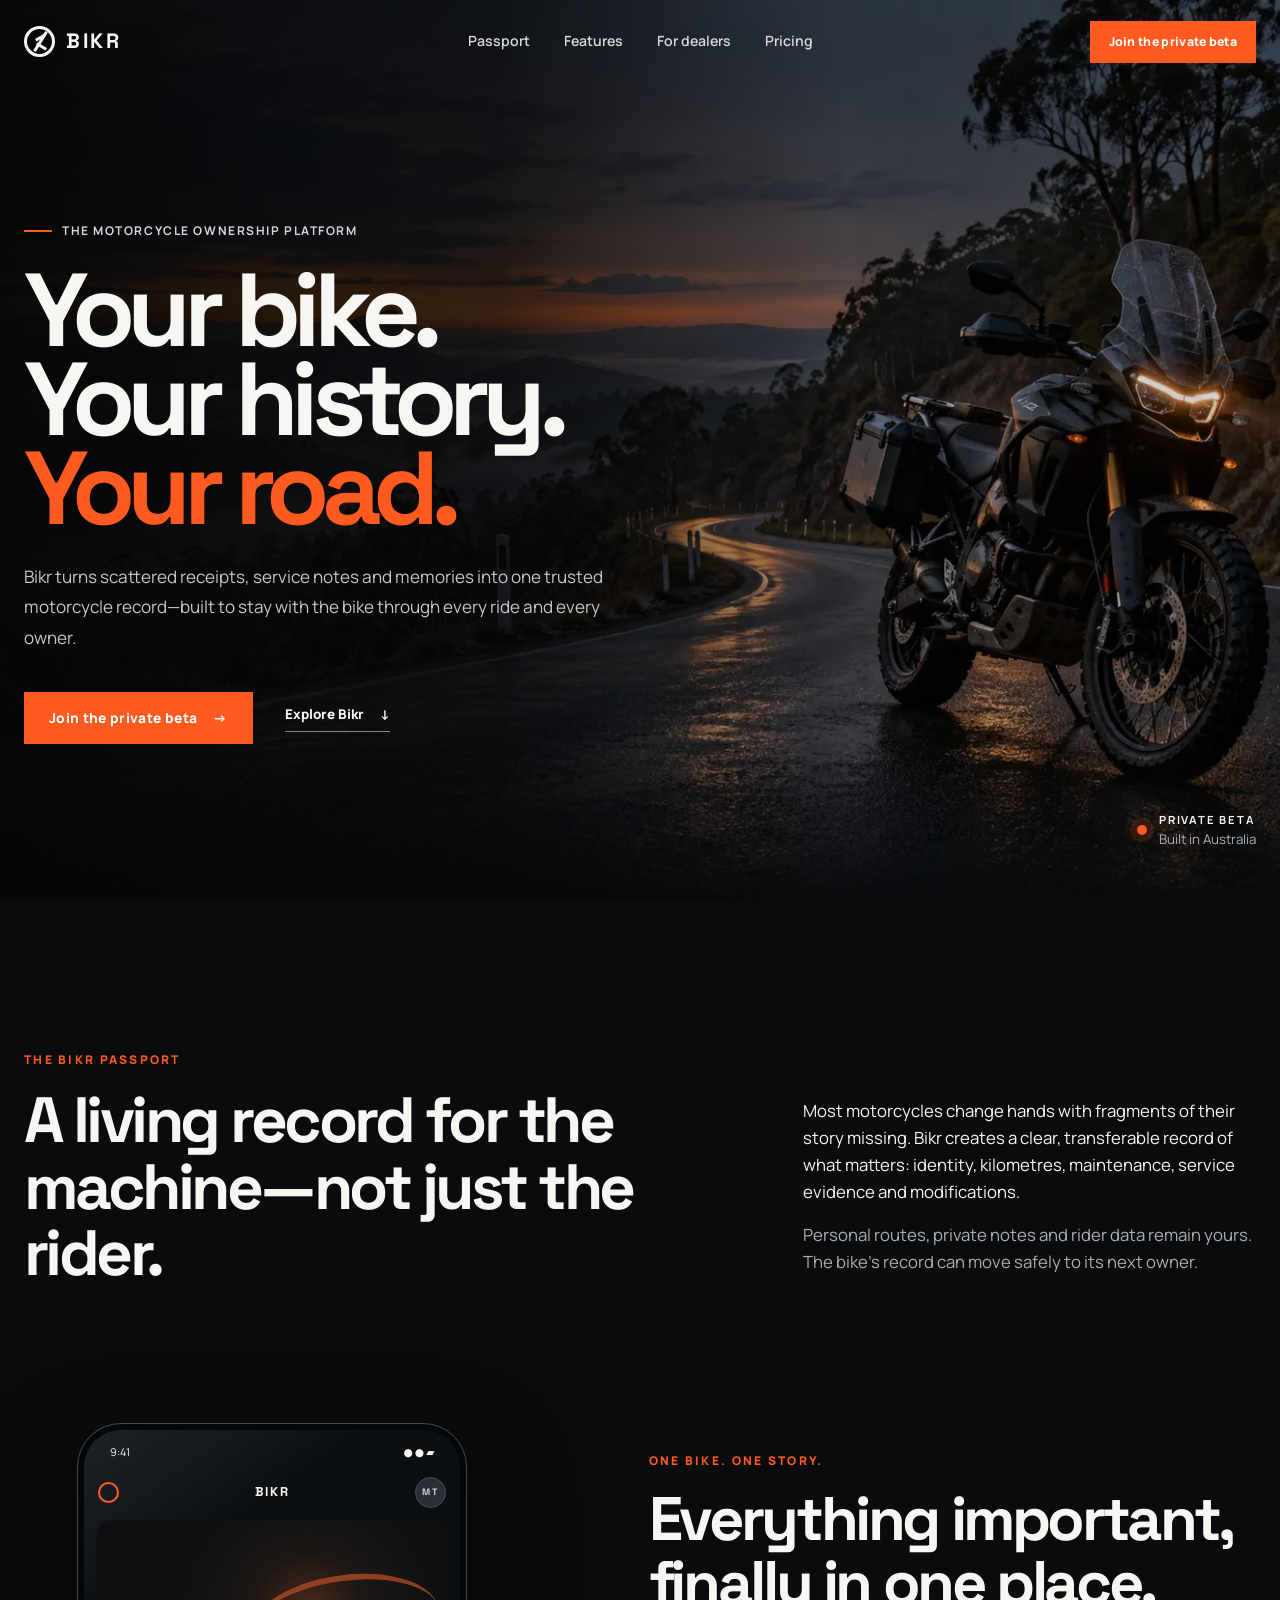
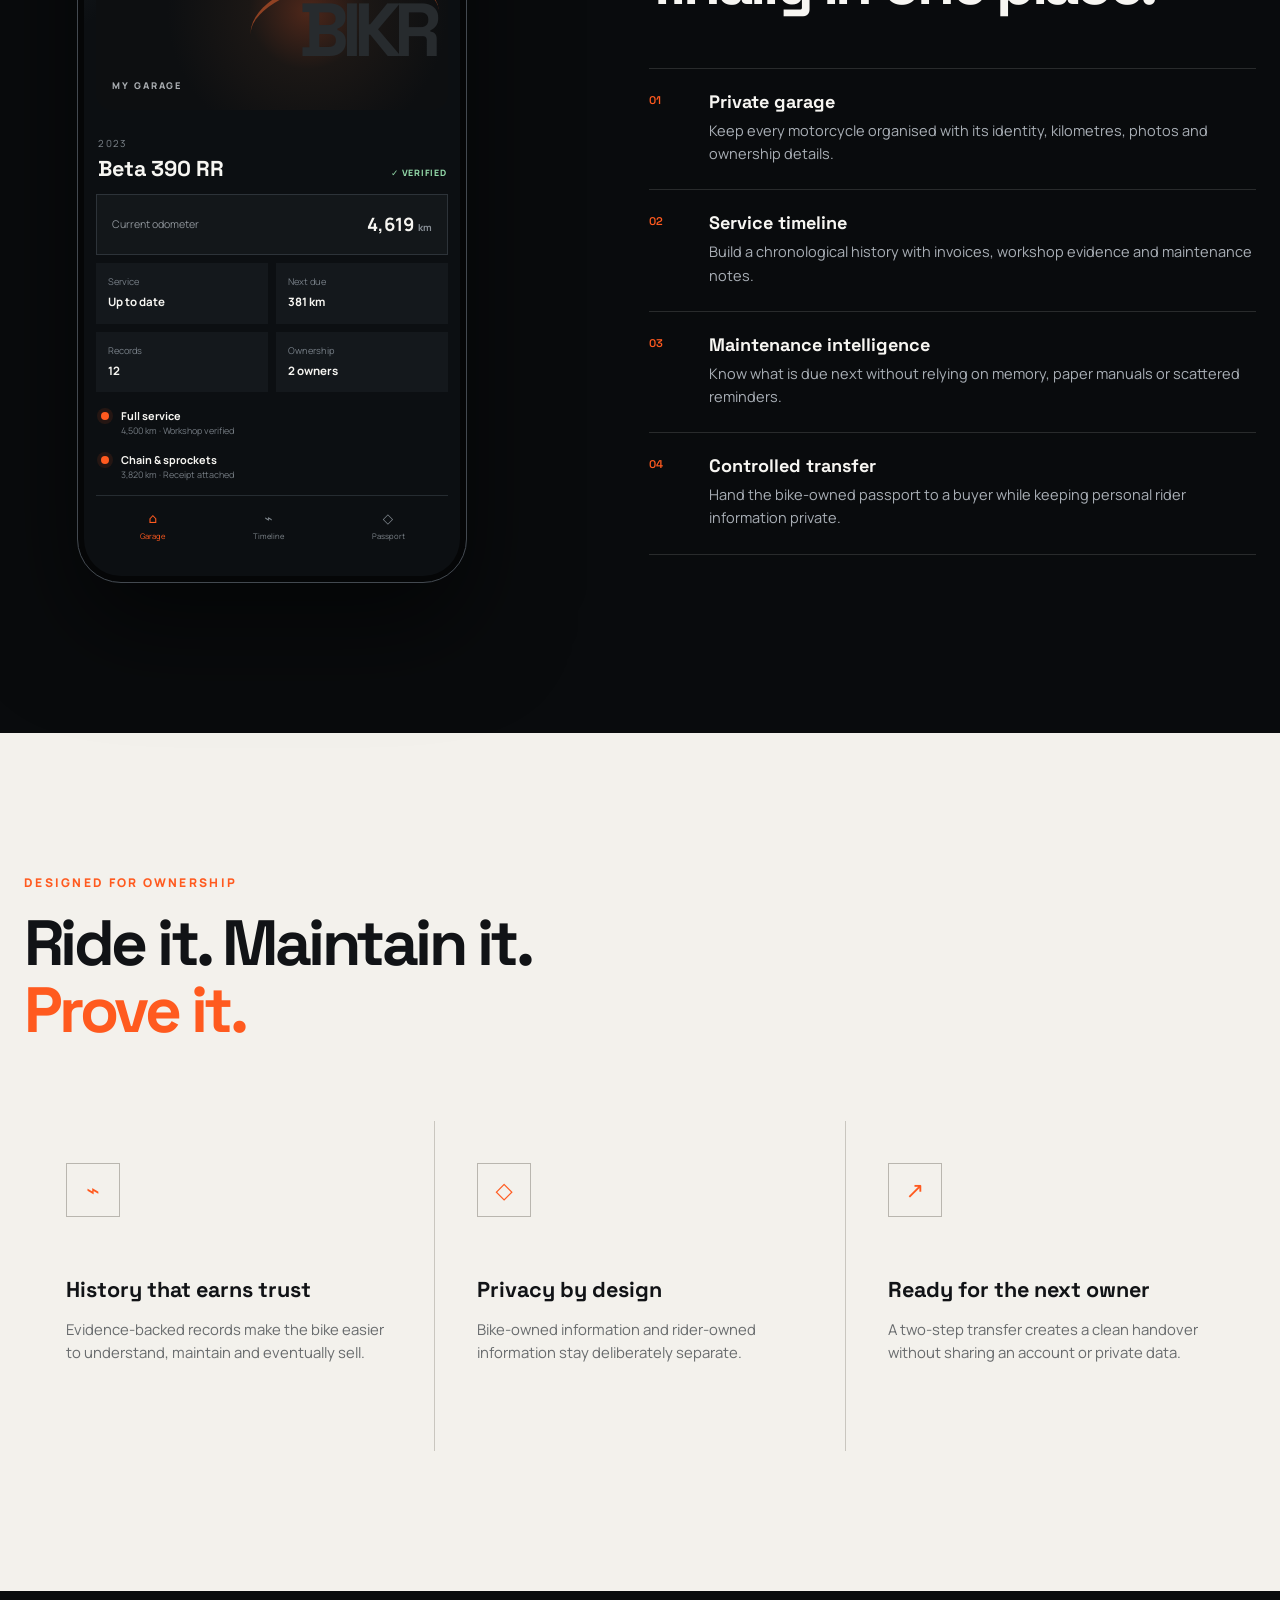
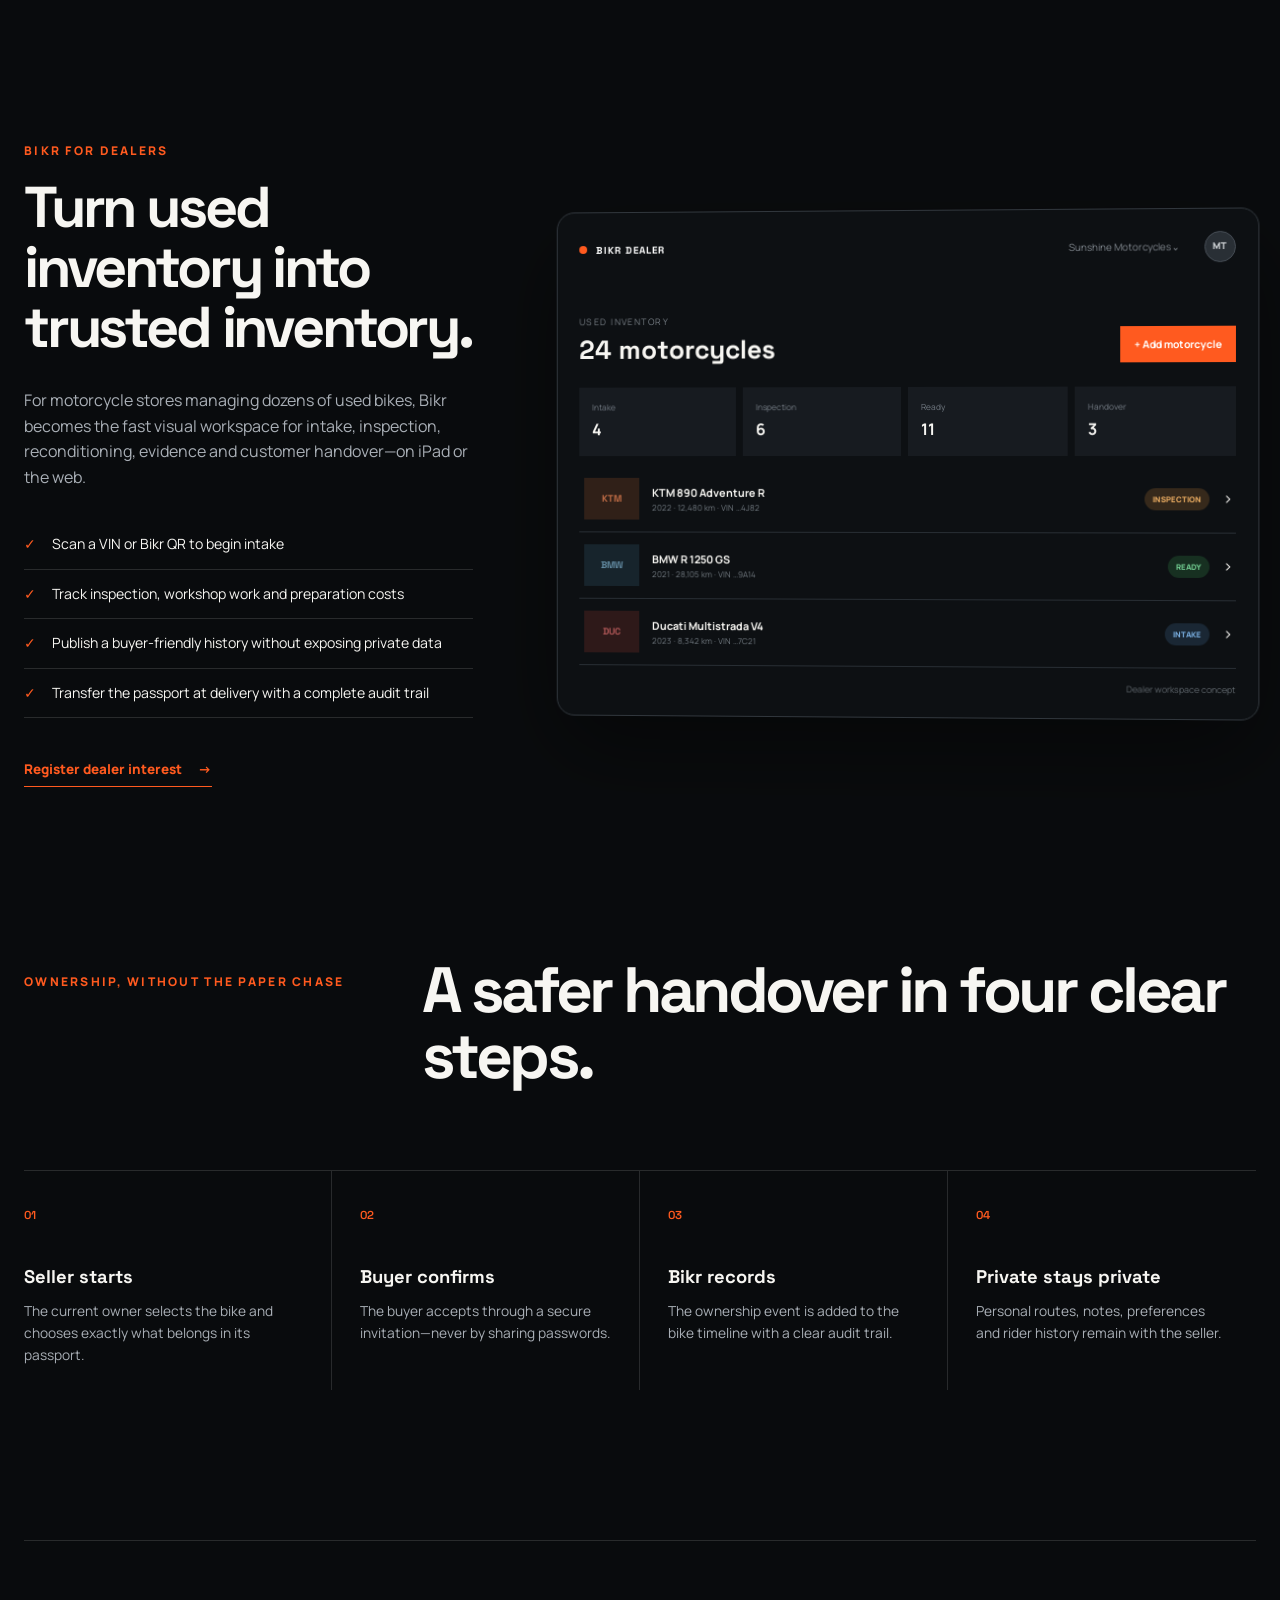
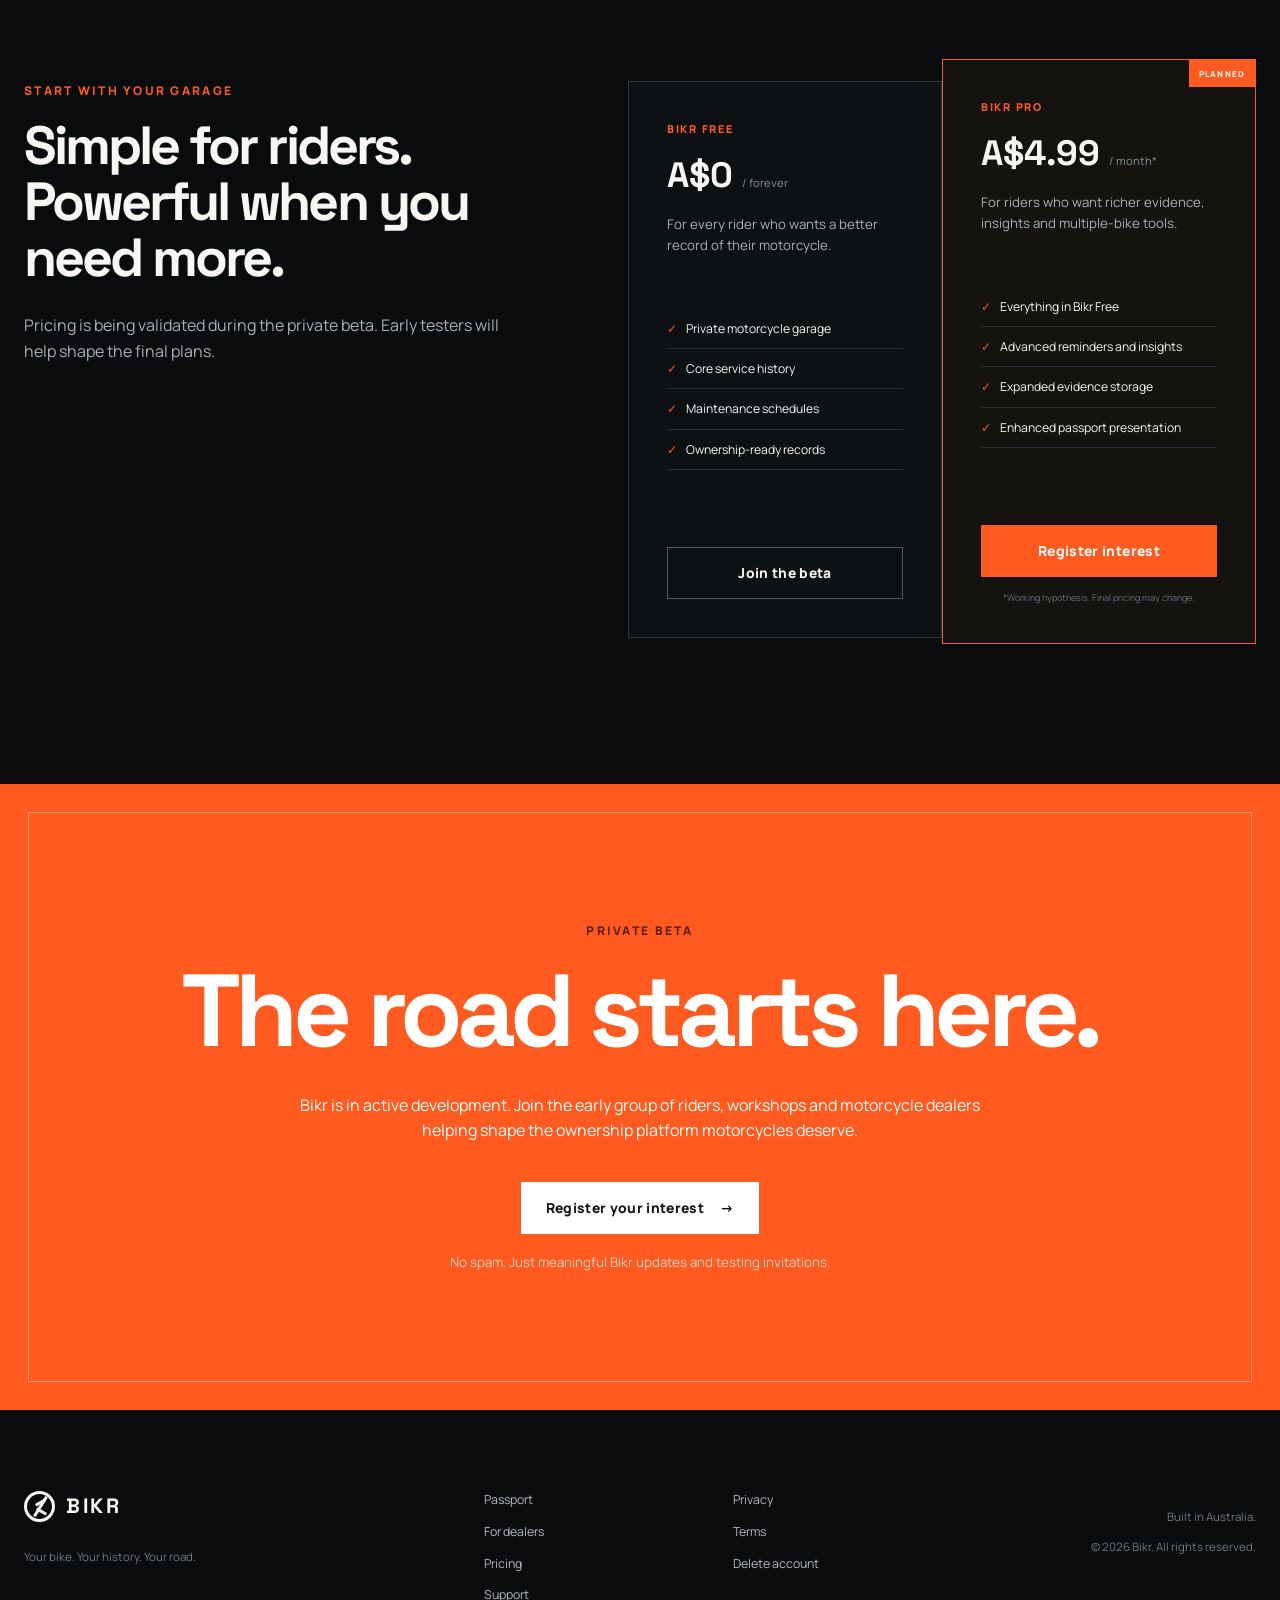
==== index.html @ bbfd0eb4 "Launch Bikr marketing website" ====
<!doctype html>
<html lang="en-AU">
<head>
  <meta charset="utf-8">
  <meta name="viewport" content="width=device-width, initial-scale=1">
  <meta name="description" content="Bikr keeps your motorcycle's service history, maintenance, modifications and ownership passport together—ready for every ride and every future owner.">
  <meta name="theme-color" content="#090b0d">
  <title>Bikr — Your bike. Your history. Your road.</title>
  <link rel="icon" href="assets/favicon.svg" type="image/svg+xml">
  <link rel="preconnect" href="https://fonts.googleapis.com">
  <link rel="preconnect" href="https://fonts.gstatic.com" crossorigin>
  <link href="https://fonts.googleapis.com/css2?family=Manrope:wght@400;500;600;700;800&family=Space+Grotesk:wght@500;600;700&display=swap" rel="stylesheet">
  <link rel="stylesheet" href="styles.css">
</head>
<body>
  <header class="site-header" id="top">
    <a class="brand" href="#top" aria-label="Bikr home">
      <span class="brand-mark" aria-hidden="true"><span></span></span>
      <span>BIKR</span>
    </a>
    <nav class="desktop-nav" aria-label="Primary navigation">
      <a href="#passport">Passport</a>
      <a href="#features">Features</a>
      <a href="#dealers">For dealers</a>
      <a href="#pricing">Pricing</a>
    </nav>
    <a class="button button-small" href="#beta">Join the private beta</a>
    <button class="menu-button" type="button" aria-label="Open navigation" aria-expanded="false">
      <span></span><span></span>
    </button>
  </header>

  <main>
    <section class="hero">
      <div class="hero-image" role="img" aria-label="Adventure motorcycle on a mountain road at sunrise"></div>
      <div class="hero-shade"></div>
      <div class="hero-content">
        <div class="eyebrow"><span></span> The motorcycle ownership platform</div>
        <h1>Your bike.<br>Your history.<br><em>Your road.</em></h1>
        <p>Bikr turns scattered receipts, service notes and memories into one trusted motorcycle record—built to stay with the bike through every ride and every owner.</p>
        <div class="hero-actions">
          <a class="button" href="#beta">Join the private beta <span aria-hidden="true">→</span></a>
          <a class="text-link" href="#passport">Explore Bikr <span aria-hidden="true">↓</span></a>
        </div>
      </div>
      <div class="hero-stat" aria-label="Bikr development status">
        <span class="pulse"></span>
        <div><strong>PRIVATE BETA</strong><small>Built in Australia</small></div>
      </div>
    </section>

    <section class="intro section" id="passport">
      <div>
        <p class="kicker">THE BIKR PASSPORT</p>
        <h2>A living record for the machine—not just the rider.</h2>
      </div>
      <div class="intro-copy">
        <p>Most motorcycles change hands with fragments of their story missing. Bikr creates a clear, transferable record of what matters: identity, kilometres, maintenance, service evidence and modifications.</p>
        <p class="muted">Personal routes, private notes and rider data remain yours. The bike's record can move safely to its next owner.</p>
      </div>
    </section>

    <section class="passport-showcase section">
      <article class="phone" aria-label="Bikr app concept showing a motorcycle passport">
        <div class="phone-top"><span>9:41</span><span>● ● ▰</span></div>
        <div class="app-header">
          <span class="mini-mark"><i></i></span>
          <span>BIKR</span>
          <span class="avatar">MT</span>
        </div>
        <div class="bike-photo">
          <div class="bike-line" aria-hidden="true">BIKR</div>
          <span>MY GARAGE</span>
        </div>
        <div class="bike-title">
          <div><small>2023</small><h3>Beta 390 RR</h3></div>
          <span class="verified">✓ VERIFIED</span>
        </div>
        <div class="odometer"><span>Current odometer</span><strong>4,619 <small>km</small></strong></div>
        <div class="app-grid">
          <div><span>Service</span><strong>Up to date</strong></div>
          <div><span>Next due</span><strong>381 km</strong></div>
          <div><span>Records</span><strong>12</strong></div>
          <div><span>Ownership</span><strong>2 owners</strong></div>
        </div>
        <div class="timeline-mini">
          <p><i></i><span><b>Full service</b><small>4,500 km · Workshop verified</small></span></p>
          <p><i></i><span><b>Chain & sprockets</b><small>3,820 km · Receipt attached</small></span></p>
        </div>
        <div class="app-tabs"><span>⌂<small>Garage</small></span><span>⌁<small>Timeline</small></span><span>◇<small>Passport</small></span></div>
      </article>

      <div class="passport-details">
        <p class="kicker">ONE BIKE. ONE STORY.</p>
        <h2>Everything important, finally in one place.</h2>
        <div class="feature-list">
          <article><span class="number">01</span><div><h3>Private garage</h3><p>Keep every motorcycle organised with its identity, kilometres, photos and ownership details.</p></div></article>
          <article><span class="number">02</span><div><h3>Service timeline</h3><p>Build a chronological history with invoices, workshop evidence and maintenance notes.</p></div></article>
          <article><span class="number">03</span><div><h3>Maintenance intelligence</h3><p>Know what is due next without relying on memory, paper manuals or scattered reminders.</p></div></article>
          <article><span class="number">04</span><div><h3>Controlled transfer</h3><p>Hand the bike-owned passport to a buyer while keeping personal rider information private.</p></div></article>
        </div>
      </div>
    </section>

    <section class="feature-band" id="features">
      <div class="section feature-band-inner">
        <div>
          <p class="kicker">DESIGNED FOR OWNERSHIP</p>
          <h2>Ride it. Maintain it.<br><em>Prove it.</em></h2>
        </div>
        <div class="feature-cards">
          <article>
            <span class="icon">⌁</span>
            <h3>History that earns trust</h3>
            <p>Evidence-backed records make the bike easier to understand, maintain and eventually sell.</p>
          </article>
          <article>
            <span class="icon">◇</span>
            <h3>Privacy by design</h3>
            <p>Bike-owned information and rider-owned information stay deliberately separate.</p>
          </article>
          <article>
            <span class="icon">↗</span>
            <h3>Ready for the next owner</h3>
            <p>A two-step transfer creates a clean handover without sharing an account or private data.</p>
          </article>
        </div>
      </div>
    </section>

    <section class="dealers section" id="dealers">
      <div class="dealer-copy">
        <p class="kicker">BIKR FOR DEALERS</p>
        <h2>Turn used inventory into trusted inventory.</h2>
        <p>For motorcycle stores managing dozens of used bikes, Bikr becomes the fast visual workspace for intake, inspection, reconditioning, evidence and customer handover—on iPad or the web.</p>
        <ul class="check-list">
          <li>Scan a VIN or Bikr QR to begin intake</li>
          <li>Track inspection, workshop work and preparation costs</li>
          <li>Publish a buyer-friendly history without exposing private data</li>
          <li>Transfer the passport at delivery with a complete audit trail</li>
        </ul>
        <a class="text-link orange" href="#beta">Register dealer interest <span aria-hidden="true">→</span></a>
      </div>
      <div class="dealer-board" aria-label="Bikr dealer inventory concept">
        <div class="board-top"><span class="mini-brand"><i></i> BIKR DEALER</span><span>Sunshine Motorcycles⌄</span><span class="avatar">MT</span></div>
        <div class="board-heading"><div><small>USED INVENTORY</small><h3>24 motorcycles</h3></div><button type="button">+ Add motorcycle</button></div>
        <div class="board-stats"><span><small>Intake</small><b>4</b></span><span><small>Inspection</small><b>6</b></span><span><small>Ready</small><b>11</b></span><span><small>Handover</small><b>3</b></span></div>
        <div class="stock-row"><span class="thumb orange-bike">KTM</span><span><b>KTM 890 Adventure R</b><small>2022 · 12,480 km · VIN …4J82</small></span><span class="status inspection">INSPECTION</span><span>›</span></div>
        <div class="stock-row"><span class="thumb blue-bike">BMW</span><span><b>BMW R 1250 GS</b><small>2021 · 28,105 km · VIN …9A14</small></span><span class="status ready">READY</span><span>›</span></div>
        <div class="stock-row"><span class="thumb red-bike">DUC</span><span><b>Ducati Multistrada V4</b><small>2023 · 8,342 km · VIN …7C21</small></span><span class="status intake">INTAKE</span><span>›</span></div>
        <p class="concept-label">Dealer workspace concept</p>
      </div>
    </section>

    <section class="transfer section">
      <div class="transfer-heading">
        <p class="kicker">OWNERSHIP, WITHOUT THE PAPER CHASE</p>
        <h2>A safer handover in four clear steps.</h2>
      </div>
      <ol class="transfer-steps">
        <li><span>01</span><h3>Seller starts</h3><p>The current owner selects the bike and chooses exactly what belongs in its passport.</p></li>
        <li><span>02</span><h3>Buyer confirms</h3><p>The buyer accepts through a secure invitation—never by sharing passwords.</p></li>
        <li><span>03</span><h3>Bikr records</h3><p>The ownership event is added to the bike timeline with a clear audit trail.</p></li>
        <li><span>04</span><h3>Private stays private</h3><p>Personal routes, notes, preferences and rider history remain with the seller.</p></li>
      </ol>
    </section>

    <section class="pricing section" id="pricing">
      <div class="pricing-heading">
        <p class="kicker">START WITH YOUR GARAGE</p>
        <h2>Simple for riders.<br>Powerful when you need more.</h2>
        <p>Pricing is being validated during the private beta. Early testers will help shape the final plans.</p>
      </div>
      <div class="plans">
        <article>
          <p class="plan-name">BIKR FREE</p>
          <h3>A$0 <small>/ forever</small></h3>
          <p>For every rider who wants a better record of their motorcycle.</p>
          <ul><li>Private motorcycle garage</li><li>Core service history</li><li>Maintenance schedules</li><li>Ownership-ready records</li></ul>
          <a class="button button-outline" href="#beta">Join the beta</a>
        </article>
        <article class="pro-plan">
          <span class="recommended">PLANNED</span>
          <p class="plan-name">BIKR PRO</p>
          <h3>A$4.99 <small>/ month*</small></h3>
          <p>For riders who want richer evidence, insights and multiple-bike tools.</p>
          <ul><li>Everything in Bikr Free</li><li>Advanced reminders and insights</li><li>Expanded evidence storage</li><li>Enhanced passport presentation</li></ul>
          <a class="button" href="#beta">Register interest</a>
          <small class="price-note">*Working hypothesis. Final pricing may change.</small>
        </article>
      </div>
    </section>

    <section class="beta" id="beta">
      <div class="beta-inner">
        <p class="kicker">PRIVATE BETA</p>
        <h2>The road starts here.</h2>
        <p>Bikr is in active development. Join the early group of riders, workshops and motorcycle dealers helping shape the ownership platform motorcycles deserve.</p>
        <a class="button light" href="mailto:hello@getbikr.com?subject=Bikr%20private%20beta">Register your interest <span aria-hidden="true">→</span></a>
        <small>No spam. Just meaningful Bikr updates and testing invitations.</small>
      </div>
    </section>
  </main>

  <footer class="site-footer">
    <div class="footer-brand"><a class="brand" href="#top"><span class="brand-mark"><span></span></span><span>BIKR</span></a><p>Your bike. Your history. Your road.</p></div>
    <div class="footer-links"><a href="#passport">Passport</a><a href="#dealers">For dealers</a><a href="#pricing">Pricing</a><a href="support.html">Support</a></div>
    <div class="footer-links"><a href="privacy.html">Privacy</a><a href="terms.html">Terms</a><a href="delete-account.html">Delete account</a></div>
    <div class="footer-meta"><p>Built in Australia.</p><p>© <span id="year">2026</span> Bikr. All rights reserved.</p></div>
  </footer>

  <script src="script.js"></script>
</body>
</html>
---- styles.css ----
:root {
  --ink: #090b0d;
  --panel: #101317;
  --panel-2: #171b20;
  --paper: #f3f1ec;
  --paper-2: #dedbd4;
  --text: #f7f6f2;
  --muted: #a9afb6;
  --orange: #ff5a1f;
  --orange-2: #ff7a2e;
  --line: rgba(255, 255, 255, .13);
  --max: 1240px;
}

* { box-sizing: border-box; }
html { scroll-behavior: smooth; }
body { margin: 0; background: var(--ink); color: var(--text); font-family: Manrope, system-ui, sans-serif; font-size: 16px; line-height: 1.6; }
a { color: inherit; text-decoration: none; }
button, a { -webkit-tap-highlight-color: transparent; }
em { color: var(--orange); font-style: normal; }
.section { width: min(var(--max), calc(100% - 48px)); margin-inline: auto; }
.kicker { margin: 0 0 18px; color: var(--orange); font-size: .75rem; font-weight: 800; letter-spacing: .19em; }
h1, h2, h3 { font-family: "Space Grotesk", Manrope, sans-serif; line-height: 1.04; }
h2 { margin: 0; font-size: clamp(2.25rem, 5vw, 4.9rem); letter-spacing: -.055em; }
p { margin-top: 0; }

.site-header { position: fixed; z-index: 50; inset: 0 0 auto; height: 84px; display: grid; grid-template-columns: 1fr auto 1fr; align-items: center; padding: 0 max(24px, calc((100vw - var(--max)) / 2)); border-bottom: 1px solid transparent; transition: background .25s, border-color .25s, height .25s; }
.site-header.scrolled { height: 68px; background: rgba(9, 11, 13, .88); border-color: var(--line); backdrop-filter: blur(18px); }
.brand { display: inline-flex; align-items: center; gap: 11px; width: fit-content; font-family: "Space Grotesk"; font-size: 1.3rem; font-weight: 700; letter-spacing: .13em; }
.brand-mark { position: relative; display: inline-block; width: 31px; height: 31px; border: 3px solid currentColor; border-radius: 50%; }
.brand-mark::before, .brand-mark::after, .brand-mark span::before { content: ""; position: absolute; background: currentColor; }
.brand-mark::before { width: 3px; height: 23px; left: 12px; top: 1px; transform: rotate(32deg); }
.brand-mark::after { width: 11px; height: 3px; left: 8px; top: 7px; transform: rotate(-30deg); }
.brand-mark span::before { width: 11px; height: 3px; left: 9px; bottom: 6px; transform: rotate(30deg); }
.desktop-nav { display: flex; gap: 34px; color: #d8dadd; font-size: .88rem; font-weight: 600; }
.desktop-nav a { position: relative; }
.desktop-nav a::after { content: ""; position: absolute; left: 0; right: 100%; bottom: -6px; height: 2px; background: var(--orange); transition: right .2s; }
.desktop-nav a:hover::after { right: 0; }
.site-header > .button { justify-self: end; }
.menu-button { display: none; }

.button { display: inline-flex; justify-content: center; align-items: center; gap: 16px; min-height: 52px; padding: 0 24px; border: 1px solid var(--orange); background: var(--orange); color: #fff; font-weight: 800; font-size: .86rem; letter-spacing: .025em; transition: transform .2s, background .2s, border-color .2s; }
.button:hover { transform: translateY(-2px); background: var(--orange-2); border-color: var(--orange-2); }
.button-small { min-height: 42px; padding: 0 18px; font-size: .77rem; }
.button-outline { background: transparent; color: var(--text); border-color: #535a62; }
.button-outline:hover { border-color: var(--orange); background: transparent; }
.text-link { display: inline-flex; gap: 16px; align-items: center; font-size: .84rem; font-weight: 800; border-bottom: 1px solid rgba(255,255,255,.5); padding-bottom: 5px; }
.text-link.orange { color: var(--orange); border-color: var(--orange); }

.hero { position: relative; min-height: 780px; height: 100svh; display: flex; align-items: center; overflow: hidden; }
.hero-image { position: absolute; inset: 0; background: url("assets/bikr-hero.webp") 63% center / cover no-repeat; transform: scale(1.01); }
.hero-shade { position: absolute; inset: 0; background: linear-gradient(90deg, rgba(4,5,6,.97) 0%, rgba(4,5,6,.78) 39%, rgba(4,5,6,.2) 66%, rgba(4,5,6,.16)), linear-gradient(0deg, #090b0d 0%, transparent 18%); }
.hero-content { position: relative; z-index: 2; width: min(var(--max), calc(100% - 48px)); margin: 65px auto 0; }
.eyebrow { display: flex; align-items: center; gap: 10px; color: #d2d5d9; font-size: .75rem; font-weight: 700; letter-spacing: .13em; text-transform: uppercase; }
.eyebrow span { width: 28px; height: 2px; background: var(--orange); }
.hero h1 { max-width: 740px; margin: 26px 0 28px; font-size: clamp(4rem, 8.1vw, 7.7rem); letter-spacing: -.075em; line-height: .86; }
.hero-content > p { max-width: 620px; color: #c3c8ce; font-size: 1.07rem; line-height: 1.8; }
.hero-actions { display: flex; align-items: center; gap: 32px; margin-top: 38px; }
.hero-stat { position: absolute; z-index: 2; right: max(24px, calc((100vw - var(--max)) / 2)); bottom: 50px; display: flex; align-items: center; gap: 12px; }
.hero-stat strong, .hero-stat small { display: block; }
.hero-stat strong { font-size: .7rem; letter-spacing: .16em; }
.hero-stat small { color: var(--muted); }
.pulse { width: 10px; height: 10px; background: var(--orange); border-radius: 50%; box-shadow: 0 0 0 7px rgba(255,90,31,.14); }

.intro { display: grid; grid-template-columns: 1.2fr .8fr; gap: 100px; padding-block: 150px 90px; }
.intro h2 { max-width: 760px; }
.intro-copy { padding-top: 48px; font-size: 1.05rem; }
.intro-copy .muted { color: var(--muted); }

.passport-showcase { display: grid; grid-template-columns: .9fr 1.1fr; align-items: center; gap: clamp(70px, 10vw, 150px); padding-block: 40px 150px; }
.phone { justify-self: center; width: min(390px, 100%); min-height: 760px; padding: 14px 18px 18px; border: 1px solid #434950; border-radius: 44px; background: linear-gradient(145deg, #20252a, #0c0f12 20%); box-shadow: 0 45px 100px rgba(0,0,0,.55), inset 0 0 0 6px #050607; overflow: hidden; }
.phone-top { display: flex; justify-content: space-between; padding: 6px 14px 12px; font-size: .67rem; }
.app-header { display: grid; grid-template-columns: 1fr auto 1fr; align-items: center; padding: 4px 2px 12px; font-family: "Space Grotesk"; font-size: .8rem; font-weight: 700; letter-spacing: .15em; }
.app-header .avatar { justify-self: end; }
.avatar { display: grid; place-items: center; width: 31px; height: 31px; background: #292f35; border: 1px solid #464d55; border-radius: 50%; color: #cfd3d6; font-size: .58rem; font-weight: 800; }
.mini-mark { width: 21px; height: 21px; border: 2px solid var(--orange); border-radius: 50%; }
.bike-photo { position: relative; height: 190px; display: flex; align-items: flex-end; padding: 16px; overflow: hidden; border-radius: 16px; background: radial-gradient(circle at 60% 48%, #4e271a 0, #1b1715 25%, #0d0f11 60%); }
.bike-photo::after { content: ""; position: absolute; width: 190px; height: 90px; right: 8px; top: 55px; border: 6px solid #a94b26; border-width: 6px 0 0; border-radius: 50%; transform: rotate(-8deg); opacity: .8; }
.bike-photo span { position: relative; z-index: 2; color: #aaaeb2; font-size: .58rem; font-weight: 800; letter-spacing: .2em; }
.bike-line { position: absolute; right: 14px; top: 50px; color: #272b2e; font-family: "Space Grotesk"; font-size: 4.7rem; font-weight: 800; letter-spacing: -.1em; }
.bike-title { display: flex; justify-content: space-between; align-items: flex-end; padding: 19px 2px 14px; }
.bike-title small { color: #7f868d; font-size: .61rem; letter-spacing: .14em; }
.bike-title h3 { margin: 3px 0 0; font-size: 1.35rem; }
.verified { color: #91d6a7; font-size: .55rem; font-weight: 800; letter-spacing: .08em; }
.odometer { display: flex; justify-content: space-between; align-items: center; padding: 15px; border: 1px solid #2d3339; background: #13171a; }
.odometer span { color: #8f959b; font-size: .66rem; }
.odometer strong { font-size: 1.15rem; }
.odometer strong small { color: #888f96; font-size: .6rem; }
.app-grid { display: grid; grid-template-columns: 1fr 1fr; gap: 8px; margin-top: 8px; }
.app-grid div { padding: 12px; background: #14181c; }
.app-grid span, .app-grid strong { display: block; }
.app-grid span { color: #777f87; font-size: .58rem; }
.app-grid strong { margin-top: 3px; font-size: .72rem; }
.timeline-mini { padding: 15px 5px 0; }
.timeline-mini p { display: flex; gap: 12px; margin-bottom: 12px; }
.timeline-mini i { width: 8px; height: 8px; margin-top: 5px; background: var(--orange); border-radius: 50%; box-shadow: 0 0 0 4px rgba(255,90,31,.1); }
.timeline-mini span, .timeline-mini b, .timeline-mini small { display: block; }
.timeline-mini b { font-size: .68rem; }
.timeline-mini small { color: #747b82; font-size: .56rem; }
.app-tabs { display: flex; justify-content: space-around; margin-top: 13px; padding: 12px 0 4px; border-top: 1px solid #262c31; color: #7f868c; }
.app-tabs span { text-align: center; font-size: .84rem; }
.app-tabs small { display: block; font-size: .48rem; }
.app-tabs span:first-child { color: var(--orange); }
.passport-details h2 { max-width: 650px; font-size: clamp(2.5rem, 4.8vw, 4.4rem); }
.feature-list { margin-top: 52px; border-top: 1px solid var(--line); }
.feature-list article { display: grid; grid-template-columns: 48px 1fr; gap: 12px; padding: 24px 0; border-bottom: 1px solid var(--line); }
.feature-list .number { color: var(--orange); font: 600 .7rem "Space Grotesk"; }
.feature-list h3 { margin: 0 0 7px; font-size: 1.13rem; }
.feature-list p { margin: 0; color: var(--muted); font-size: .91rem; }

.feature-band { background: var(--paper); color: #111316; }
.feature-band-inner { padding-block: 140px; }
.feature-band h2 { max-width: 780px; }
.feature-cards { display: grid; grid-template-columns: repeat(3, 1fr); gap: 1px; margin-top: 78px; background: #c9c6bf; }
.feature-cards article { min-height: 330px; padding: 42px; background: var(--paper); }
.feature-cards article:hover { background: #e9e6df; }
.feature-cards .icon { display: grid; place-items: center; width: 54px; height: 54px; border: 1px solid #b9b6af; color: var(--orange); font-size: 1.4rem; }
.feature-cards h3 { margin: 62px 0 16px; font-size: 1.35rem; }
.feature-cards p { color: #686b6d; font-size: .93rem; }

.dealers { display: grid; grid-template-columns: .78fr 1.22fr; gap: 80px; align-items: center; padding-block: 150px; }
.dealer-copy h2 { font-size: clamp(2.55rem, 4.5vw, 4.5rem); }
.dealer-copy > p:not(.kicker) { margin: 30px 0; color: var(--muted); }
.check-list { list-style: none; margin: 30px 0 38px; padding: 0; }
.check-list li { position: relative; padding: 13px 0 13px 28px; border-bottom: 1px solid var(--line); font-size: .88rem; }
.check-list li::before { content: "✓"; position: absolute; left: 0; color: var(--orange); font-weight: 800; }
.dealer-board { position: relative; padding: 22px; border: 1px solid #31373d; border-radius: 18px; background: #0d1013; box-shadow: 0 35px 90px rgba(0,0,0,.45); transform: perspective(1200px) rotateY(-2deg); }
.board-top { display: grid; grid-template-columns: 1fr auto auto; align-items: center; gap: 24px; color: #80878e; font-size: .62rem; }
.mini-brand { color: #fff; font-family: "Space Grotesk"; font-weight: 700; letter-spacing: .1em; }
.mini-brand i { display: inline-block; width: 8px; height: 8px; margin-right: 5px; border-radius: 50%; background: var(--orange); }
.board-heading { display: flex; justify-content: space-between; align-items: end; padding: 42px 0 24px; }
.board-heading small { color: #777e85; font-size: .56rem; letter-spacing: .16em; }
.board-heading h3 { margin: 4px 0 0; font-size: 1.65rem; }
.board-heading button { padding: 11px 14px; border: 0; background: var(--orange); color: #fff; font: 700 .65rem Manrope; }
.board-stats { display: grid; grid-template-columns: repeat(4, 1fr); gap: 7px; margin-bottom: 10px; }
.board-stats span { padding: 13px; background: #171b20; }
.board-stats small, .board-stats b { display: block; }
.board-stats small { color: #747c84; font-size: .52rem; }
.board-stats b { margin-top: 4px; font-size: 1rem; }
.stock-row { display: grid; grid-template-columns: 56px 1fr auto 8px; gap: 13px; align-items: center; padding: 12px 5px; border-bottom: 1px solid #282e34; }
.thumb { display: grid; place-items: center; width: 56px; height: 42px; background: #302018; color: #bd6b45; font: 800 .6rem "Space Grotesk"; }
.blue-bike { background: #17242c; color: #628aa1; }
.red-bike { background: #2e1919; color: #ad5656; }
.stock-row b, .stock-row small { display: block; }
.stock-row b { font-size: .68rem; }
.stock-row small { color: #727a81; font-size: .51rem; }
.status { padding: 5px 8px; border-radius: 12px; font-size: .48rem; font-weight: 800; }
.status.inspection { background: #36291b; color: #ecad62; }
.status.ready { background: #173021; color: #72cd91; }
.status.intake { background: #1a2734; color: #79aee0; }
.concept-label { margin: 14px 0 0; color: #5f666c; text-align: right; font-size: .55rem; }

.transfer { padding-block: 20px 150px; }
.transfer-heading { display: grid; grid-template-columns: .6fr 1.4fr; gap: 40px; align-items: start; }
.transfer-heading .kicker { padding-top: 15px; }
.transfer-steps { display: grid; grid-template-columns: repeat(4, 1fr); margin: 80px 0 0; padding: 0; list-style: none; border-top: 1px solid var(--line); }
.transfer-steps li { padding: 30px 28px 10px 0; border-right: 1px solid var(--line); }
.transfer-steps li + li { padding-left: 28px; }
.transfer-steps li:last-child { border-right: 0; }
.transfer-steps span { color: var(--orange); font: 600 .72rem "Space Grotesk"; }
.transfer-steps h3 { margin: 40px 0 14px; font-size: 1.15rem; }
.transfer-steps p { color: var(--muted); font-size: .86rem; }

.pricing { display: grid; grid-template-columns: .9fr 1.1fr; gap: 90px; padding-block: 140px; border-top: 1px solid var(--line); }
.pricing-heading h2 { font-size: clamp(2.5rem, 4.2vw, 4.3rem); }
.pricing-heading > p:last-child { max-width: 480px; margin-top: 28px; color: var(--muted); }
.plans { display: grid; grid-template-columns: 1fr 1fr; align-items: start; }
.plans article { position: relative; min-height: 540px; padding: 38px; border: 1px solid #30363c; background: #0e1114; }
.plans .pro-plan { margin-top: -22px; min-height: 584px; border-color: var(--orange); background: #15130f; }
.plan-name { color: var(--orange); font-size: .68rem; font-weight: 800; letter-spacing: .16em; }
.plans h3 { margin: 20px 0; font-size: 2.2rem; }
.plans h3 small { color: #787f86; font: 500 .7rem Manrope; }
.plans article > p:not(.plan-name) { min-height: 75px; color: var(--muted); font-size: .83rem; }
.plans ul { min-height: 210px; margin: 20px 0 28px; padding: 0; list-style: none; }
.plans li { padding: 10px 0; border-bottom: 1px solid #292f34; font-size: .76rem; }
.plans li::before { content: "✓"; margin-right: 9px; color: var(--orange); }
.plans .button { width: 100%; }
.recommended { position: absolute; top: 0; right: 0; padding: 7px 10px; background: var(--orange); font-size: .51rem; font-weight: 800; letter-spacing: .14em; }
.price-note { display: block; margin-top: 14px; color: #666d74; text-align: center; font-size: .57rem; }

.beta { padding: 28px; background: var(--orange); color: white; }
.beta-inner { display: flex; flex-direction: column; align-items: center; justify-content: center; min-height: 570px; padding: 80px 24px; border: 1px solid rgba(255,255,255,.35); text-align: center; }
.beta .kicker { color: #5e1a04; }
.beta h2 { font-size: clamp(3.6rem, 8vw, 8rem); }
.beta p:not(.kicker) { max-width: 690px; margin: 28px auto 38px; font-size: 1rem; }
.button.light { background: white; border-color: white; color: #151515; }
.beta small { margin-top: 18px; opacity: .72; }

.site-footer { width: min(var(--max), calc(100% - 48px)); margin-inline: auto; display: grid; grid-template-columns: 2fr 1fr 1fr 1.3fr; gap: 40px; padding-block: 80px; }
.footer-brand p, .footer-meta { margin-top: 18px; color: #737a81; font-size: .72rem; }
.footer-links { display: flex; flex-direction: column; gap: 12px; color: #b5bac0; font-size: .77rem; }
.footer-links a:hover { color: var(--orange); }
.footer-meta { text-align: right; }

.legal-main { min-height: 80vh; padding: 150px 24px 100px; background: var(--paper); color: #191b1e; }
.legal-wrap { max-width: 820px; margin: 0 auto; }
.legal-wrap h1 { margin: 15px 0 20px; font-size: clamp(3rem, 7vw, 5.8rem); letter-spacing: -.06em; }
.legal-wrap .lead { color: #5f6366; font-size: 1.05rem; }
.legal-wrap h2 { margin: 55px 0 15px; font-size: 1.55rem; letter-spacing: -.025em; }
.legal-wrap p, .legal-wrap li { color: #4e5256; }
.legal-wrap a { color: #d64512; text-decoration: underline; }
.legal-note { margin: 42px 0; padding: 22px; border-left: 4px solid var(--orange); background: #e5e1d9; }
.legal-footer { background: var(--ink); }

@media (max-width: 920px) {
  .site-header { grid-template-columns: 1fr auto; padding-inline: 24px; }
  .desktop-nav, .site-header > .button { display: none; }
  .menu-button { display: grid; gap: 6px; border: 0; background: transparent; }
  .menu-button span { width: 25px; height: 2px; background: white; }
  .site-header.menu-open { height: auto; grid-template-columns: 1fr auto; padding-block: 18px; background: #090b0d; }
  .site-header.menu-open .desktop-nav { grid-column: 1 / -1; display: flex; flex-direction: column; gap: 0; padding-top: 18px; }
  .site-header.menu-open .desktop-nav a { padding: 14px 0; border-top: 1px solid var(--line); }
  .intro, .passport-showcase, .dealers, .pricing { grid-template-columns: 1fr; }
  .intro { gap: 20px; }
  .passport-showcase { gap: 90px; }
  .dealers { gap: 80px; }
  .dealer-board { transform: none; }
  .transfer-heading { grid-template-columns: 1fr; }
  .transfer-steps { grid-template-columns: 1fr 1fr; }
  .pricing { gap: 70px; }
  .site-footer { grid-template-columns: 2fr 1fr 1fr; }
  .footer-meta { grid-column: 1 / -1; text-align: left; }
}

@media (max-width: 640px) {
  .section { width: min(100% - 32px, var(--max)); }
  .hero-content { width: calc(100% - 32px); }
  .hero { min-height: 760px; align-items: flex-end; padding-bottom: 80px; }
  .hero-image { background-position: 67% center; opacity: .68; }
  .hero-shade { background: linear-gradient(0deg, #090b0d 4%, rgba(4,5,6,.45) 73%, rgba(4,5,6,.72)); }
  .hero h1 { font-size: clamp(3.7rem, 18vw, 5.3rem); }
  .hero-content > p { font-size: .94rem; }
  .hero-actions { align-items: flex-start; flex-direction: column; gap: 22px; }
  .hero-stat { display: none; }
  .intro { padding-block: 100px 60px; }
  .intro-copy { padding-top: 10px; }
  .passport-showcase { padding-bottom: 100px; }
  .phone { min-height: 720px; border-radius: 34px; }
  .feature-band-inner, .dealers, .pricing { padding-block: 100px; }
  .feature-cards { grid-template-columns: 1fr; }
  .feature-cards article { min-height: 270px; }
  .feature-cards h3 { margin-top: 40px; }
  .board-top { grid-template-columns: 1fr auto; }
  .board-top > span:nth-child(2) { display: none; }
  .board-stats { grid-template-columns: 1fr 1fr; }
  .stock-row { grid-template-columns: 48px 1fr 8px; }
  .stock-row .status { display: none; }
  .transfer { padding-bottom: 100px; }
  .transfer-steps { grid-template-columns: 1fr; }
  .transfer-steps li, .transfer-steps li + li { padding: 28px 0; border-right: 0; border-bottom: 1px solid var(--line); }
  .transfer-steps h3 { margin-top: 22px; }
  .plans { grid-template-columns: 1fr; gap: 14px; }
  .plans .pro-plan { margin-top: 0; }
  .site-footer { grid-template-columns: 1fr 1fr; }
  .footer-brand { grid-column: 1 / -1; }
  .beta { padding: 12px; }
}

@media (prefers-reduced-motion: reduce) {
  html { scroll-behavior: auto; }
  *, *::before, *::after { transition-duration: .01ms !important; }
}
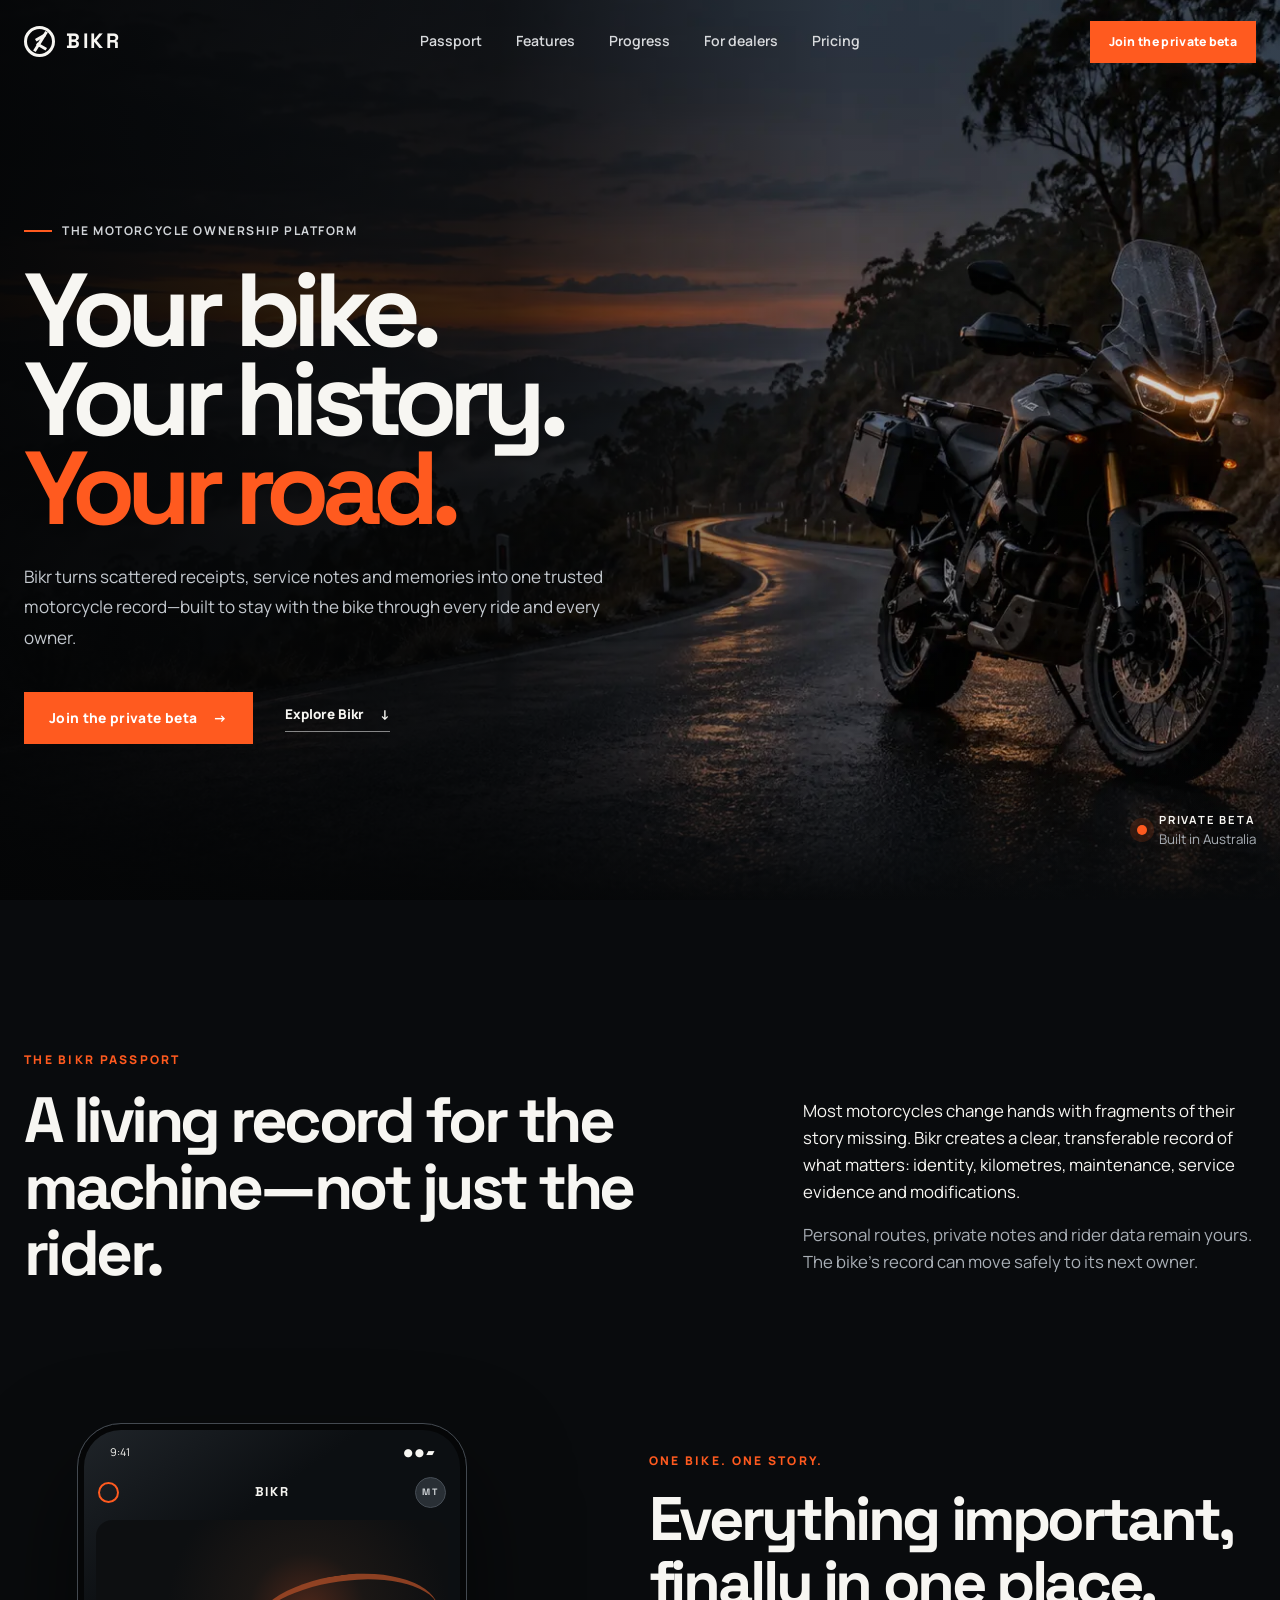
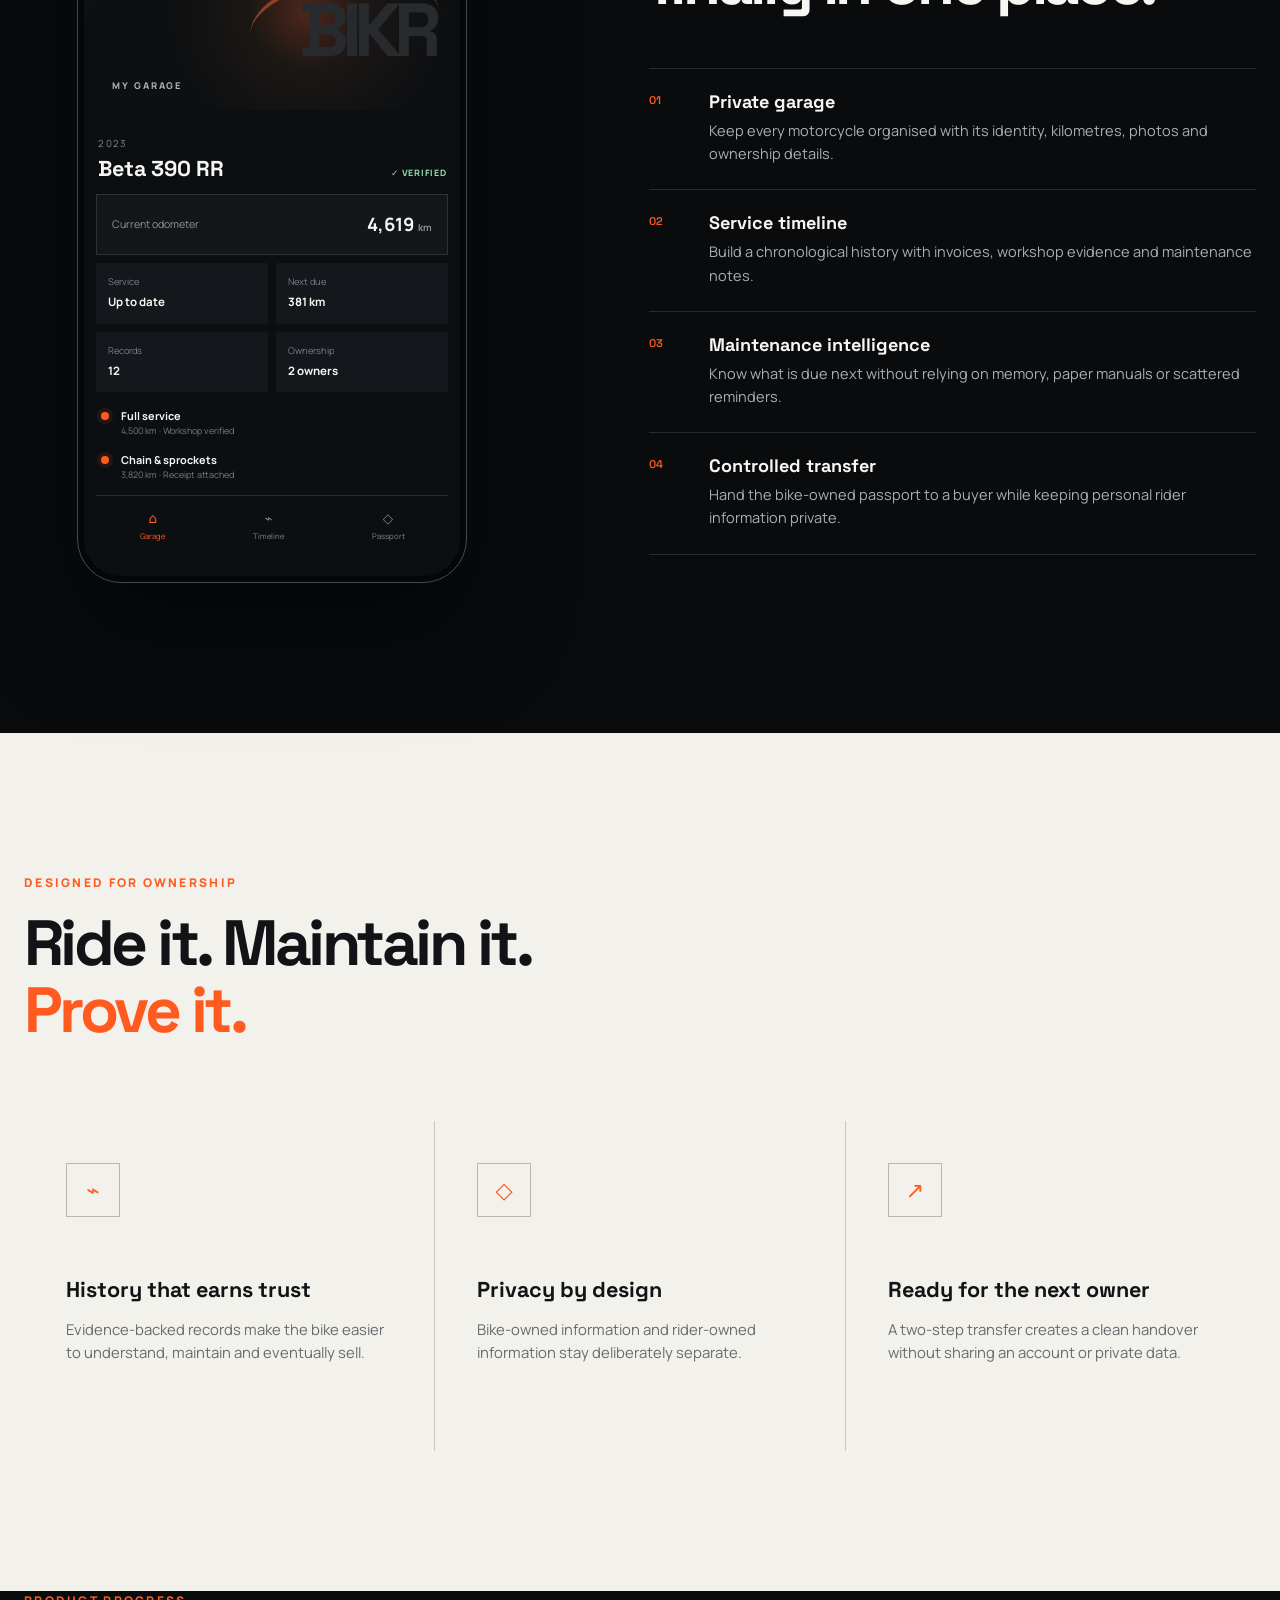
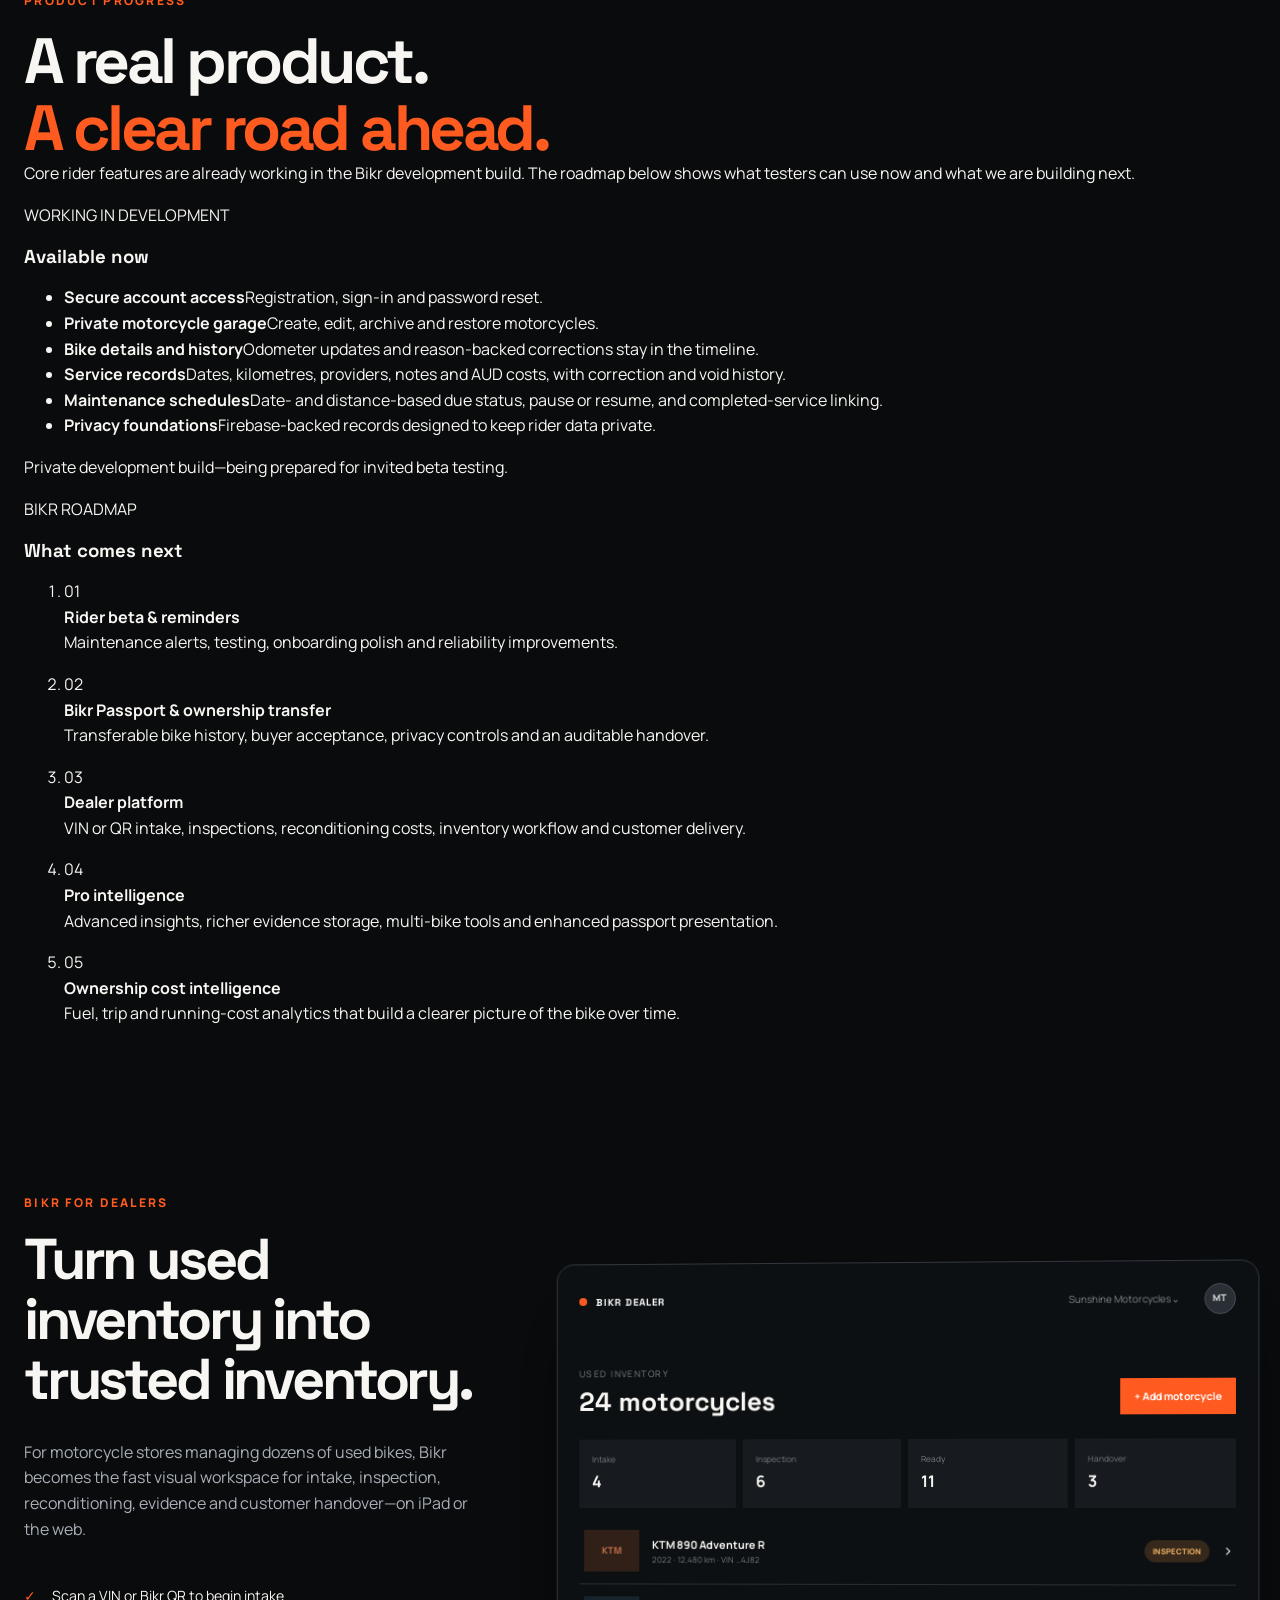
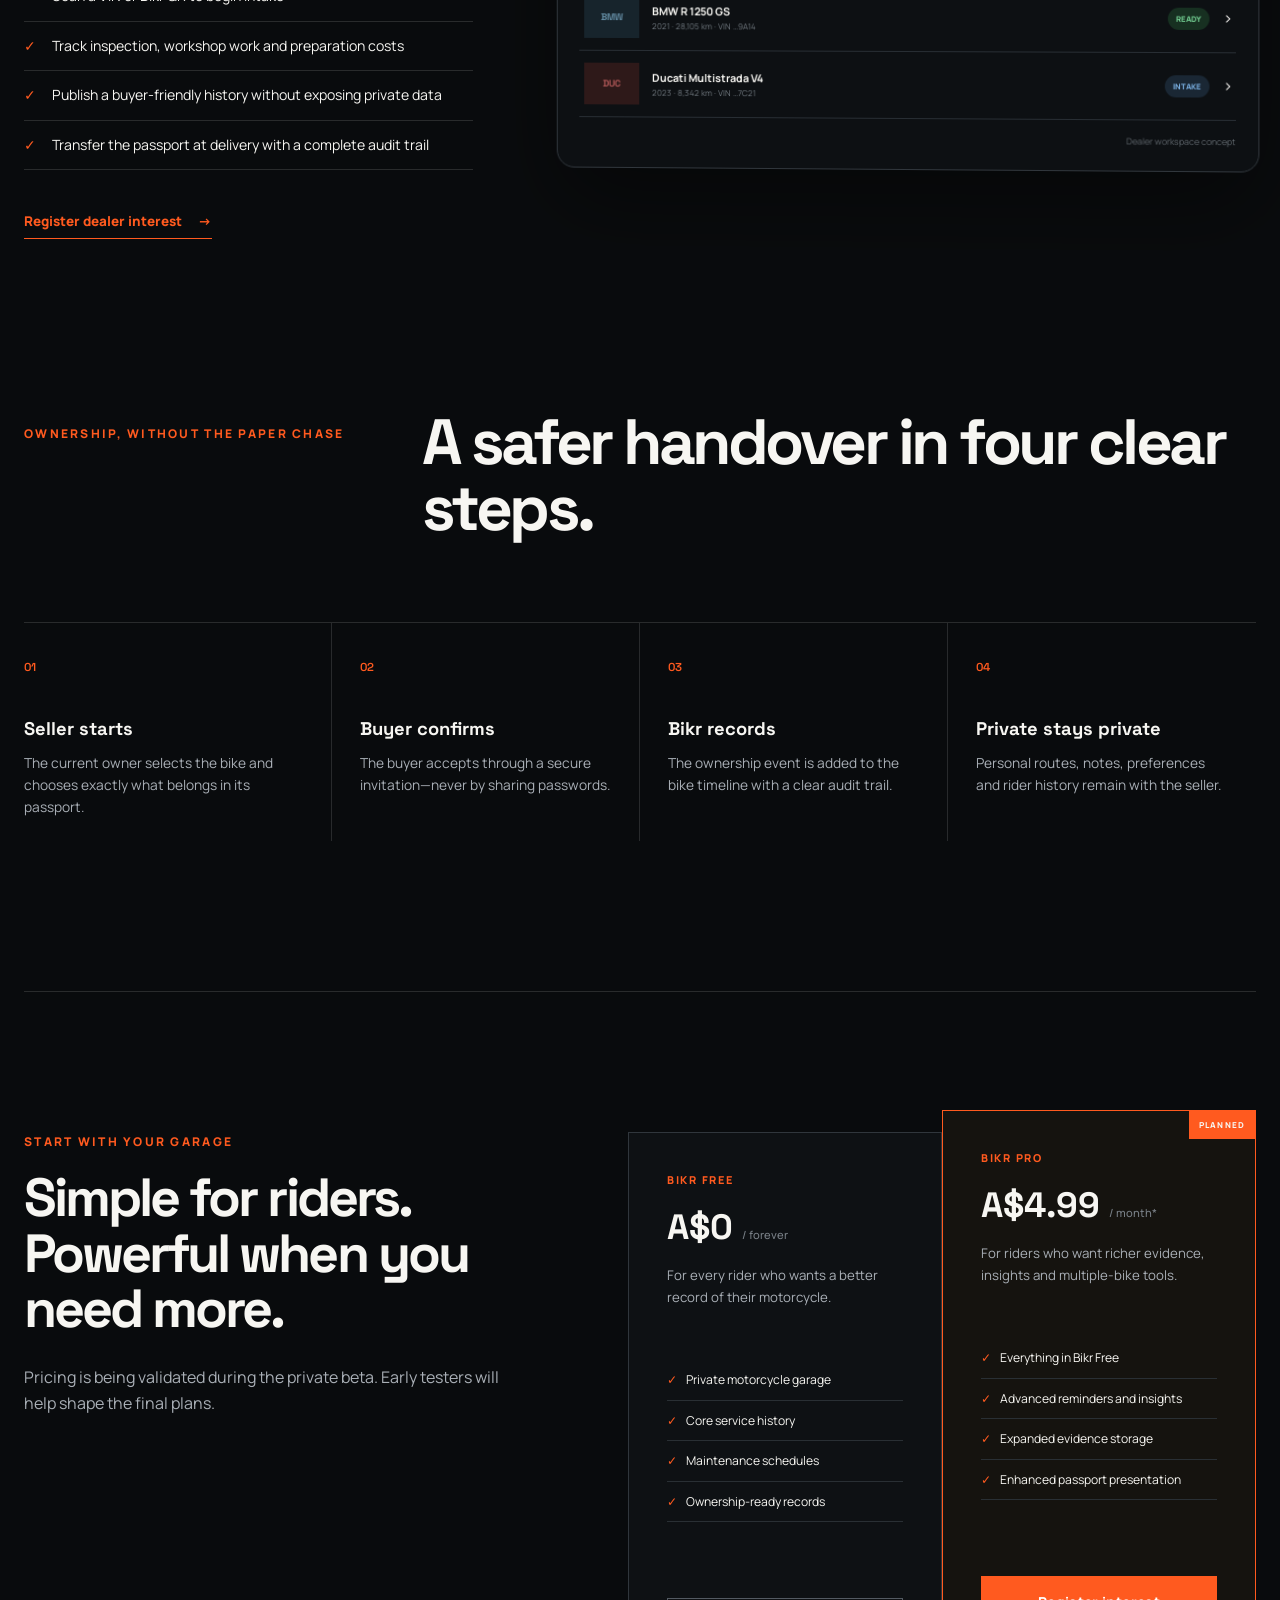
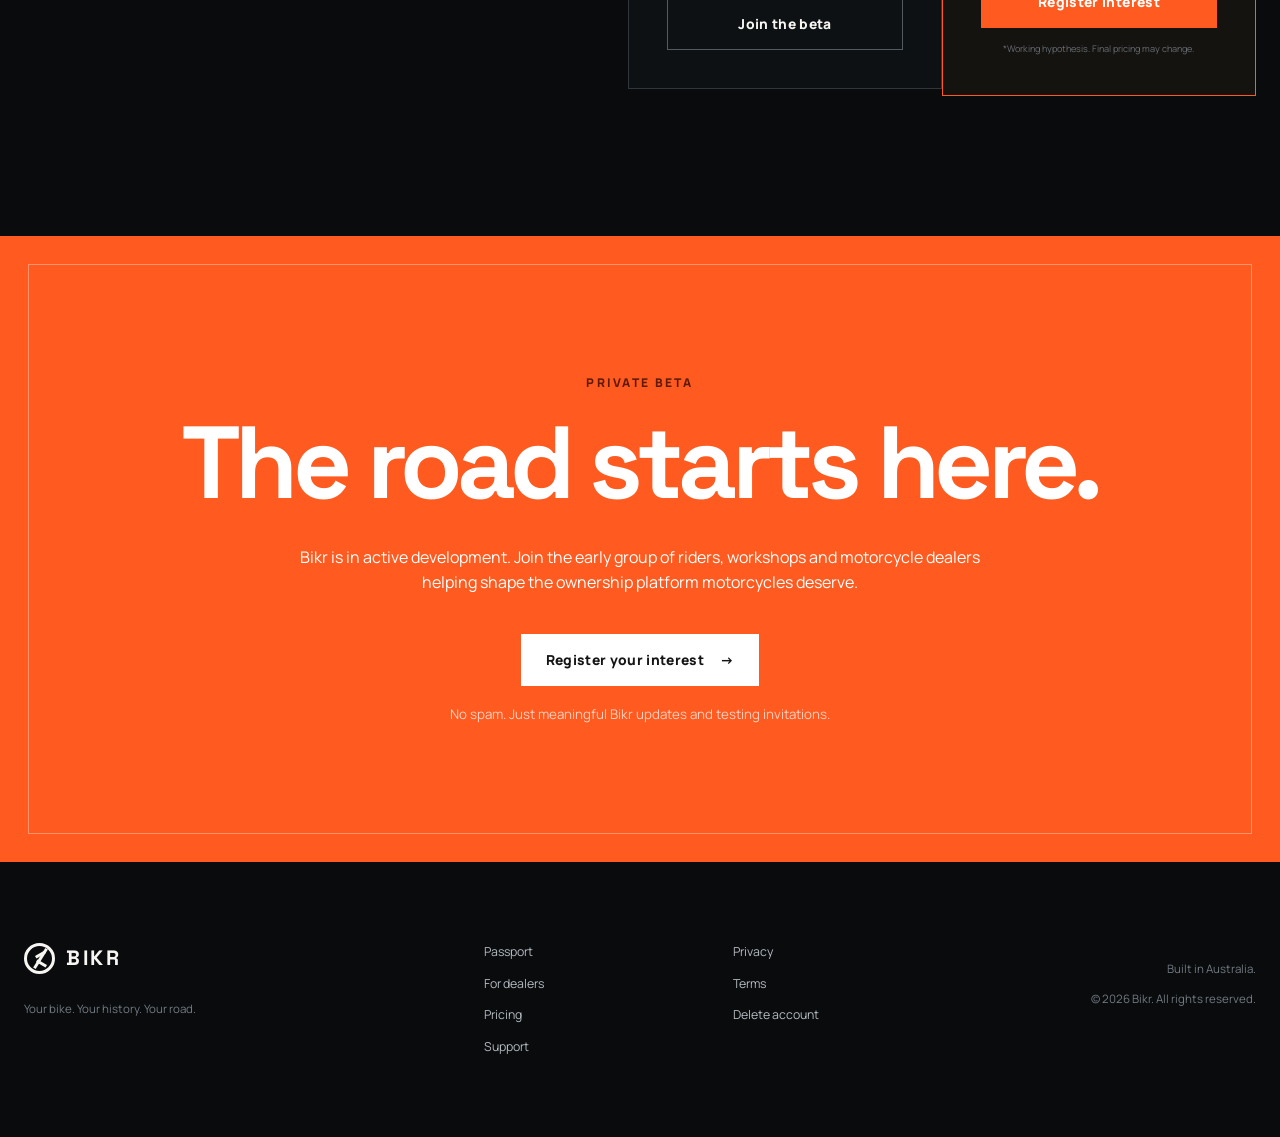
==== commit 001a2b33: "Add product progress roadmap and connect beta email" ====
--- a/index.html
+++ b/index.html
@@ -21,6 +21,7 @@
     <nav class="desktop-nav" aria-label="Primary navigation">
       <a href="#passport">Passport</a>
       <a href="#features">Features</a>
+      <a href="#progress">Progress</a>
       <a href="#dealers">For dealers</a>
       <a href="#pricing">Pricing</a>
     </nav>
@@ -128,6 +129,44 @@
       </div>
     </section>
 
+    <section class="product-progress section" id="progress">
+      <div class="progress-heading">
+        <div>
+          <p class="kicker">PRODUCT PROGRESS</p>
+          <h2>A real product.<br><em>A clear road ahead.</em></h2>
+        </div>
+        <p>Core rider features are already working in the Bikr development build. The roadmap below shows what testers can use now and what we are building next.</p>
+      </div>
+
+      <div class="progress-grid">
+        <article class="progress-panel available-panel">
+          <div class="progress-label"><span class="progress-dot"></span> WORKING IN DEVELOPMENT</div>
+          <h3>Available now</h3>
+          <ul class="progress-list">
+            <li><strong>Secure account access</strong><span>Registration, sign-in and password reset.</span></li>
+            <li><strong>Private motorcycle garage</strong><span>Create, edit, archive and restore motorcycles.</span></li>
+            <li><strong>Bike details and history</strong><span>Odometer updates and reason-backed corrections stay in the timeline.</span></li>
+            <li><strong>Service records</strong><span>Dates, kilometres, providers, notes and AUD costs, with correction and void history.</span></li>
+            <li><strong>Maintenance schedules</strong><span>Date- and distance-based due status, pause or resume, and completed-service linking.</span></li>
+            <li><strong>Privacy foundations</strong><span>Firebase-backed records designed to keep rider data private.</span></li>
+          </ul>
+          <p class="progress-note">Private development build—being prepared for invited beta testing.</p>
+        </article>
+
+        <article class="progress-panel roadmap-panel">
+          <div class="progress-label">BIKR ROADMAP</div>
+          <h3>What comes next</h3>
+          <ol class="roadmap-list">
+            <li><span>01</span><div><strong>Rider beta & reminders</strong><p>Maintenance alerts, testing, onboarding polish and reliability improvements.</p></div></li>
+            <li><span>02</span><div><strong>Bikr Passport & ownership transfer</strong><p>Transferable bike history, buyer acceptance, privacy controls and an auditable handover.</p></div></li>
+            <li><span>03</span><div><strong>Dealer platform</strong><p>VIN or QR intake, inspections, reconditioning costs, inventory workflow and customer delivery.</p></div></li>
+            <li><span>04</span><div><strong>Pro intelligence</strong><p>Advanced insights, richer evidence storage, multi-bike tools and enhanced passport presentation.</p></div></li>
+            <li><span>05</span><div><strong>Ownership cost intelligence</strong><p>Fuel, trip and running-cost analytics that build a clearer picture of the bike over time.</p></div></li>
+          </ol>
+        </article>
+      </div>
+    </section>
+
     <section class="dealers section" id="dealers">
       <div class="dealer-copy">
         <p class="kicker">BIKR FOR DEALERS</p>
@@ -196,7 +235,7 @@
         <p class="kicker">PRIVATE BETA</p>
         <h2>The road starts here.</h2>
         <p>Bikr is in active development. Join the early group of riders, workshops and motorcycle dealers helping shape the ownership platform motorcycles deserve.</p>
-        <a class="button light" href="mailto:hello@getbikr.com?subject=Bikr%20private%20beta">Register your interest <span aria-hidden="true">→</span></a>
+        <a class="button light" href="mailto:getbikr.passport@gmail.com?subject=Bikr%20private%20beta">Register your interest <span aria-hidden="true">→</span></a>
         <small>No spam. Just meaningful Bikr updates and testing invitations.</small>
       </div>
     </section>
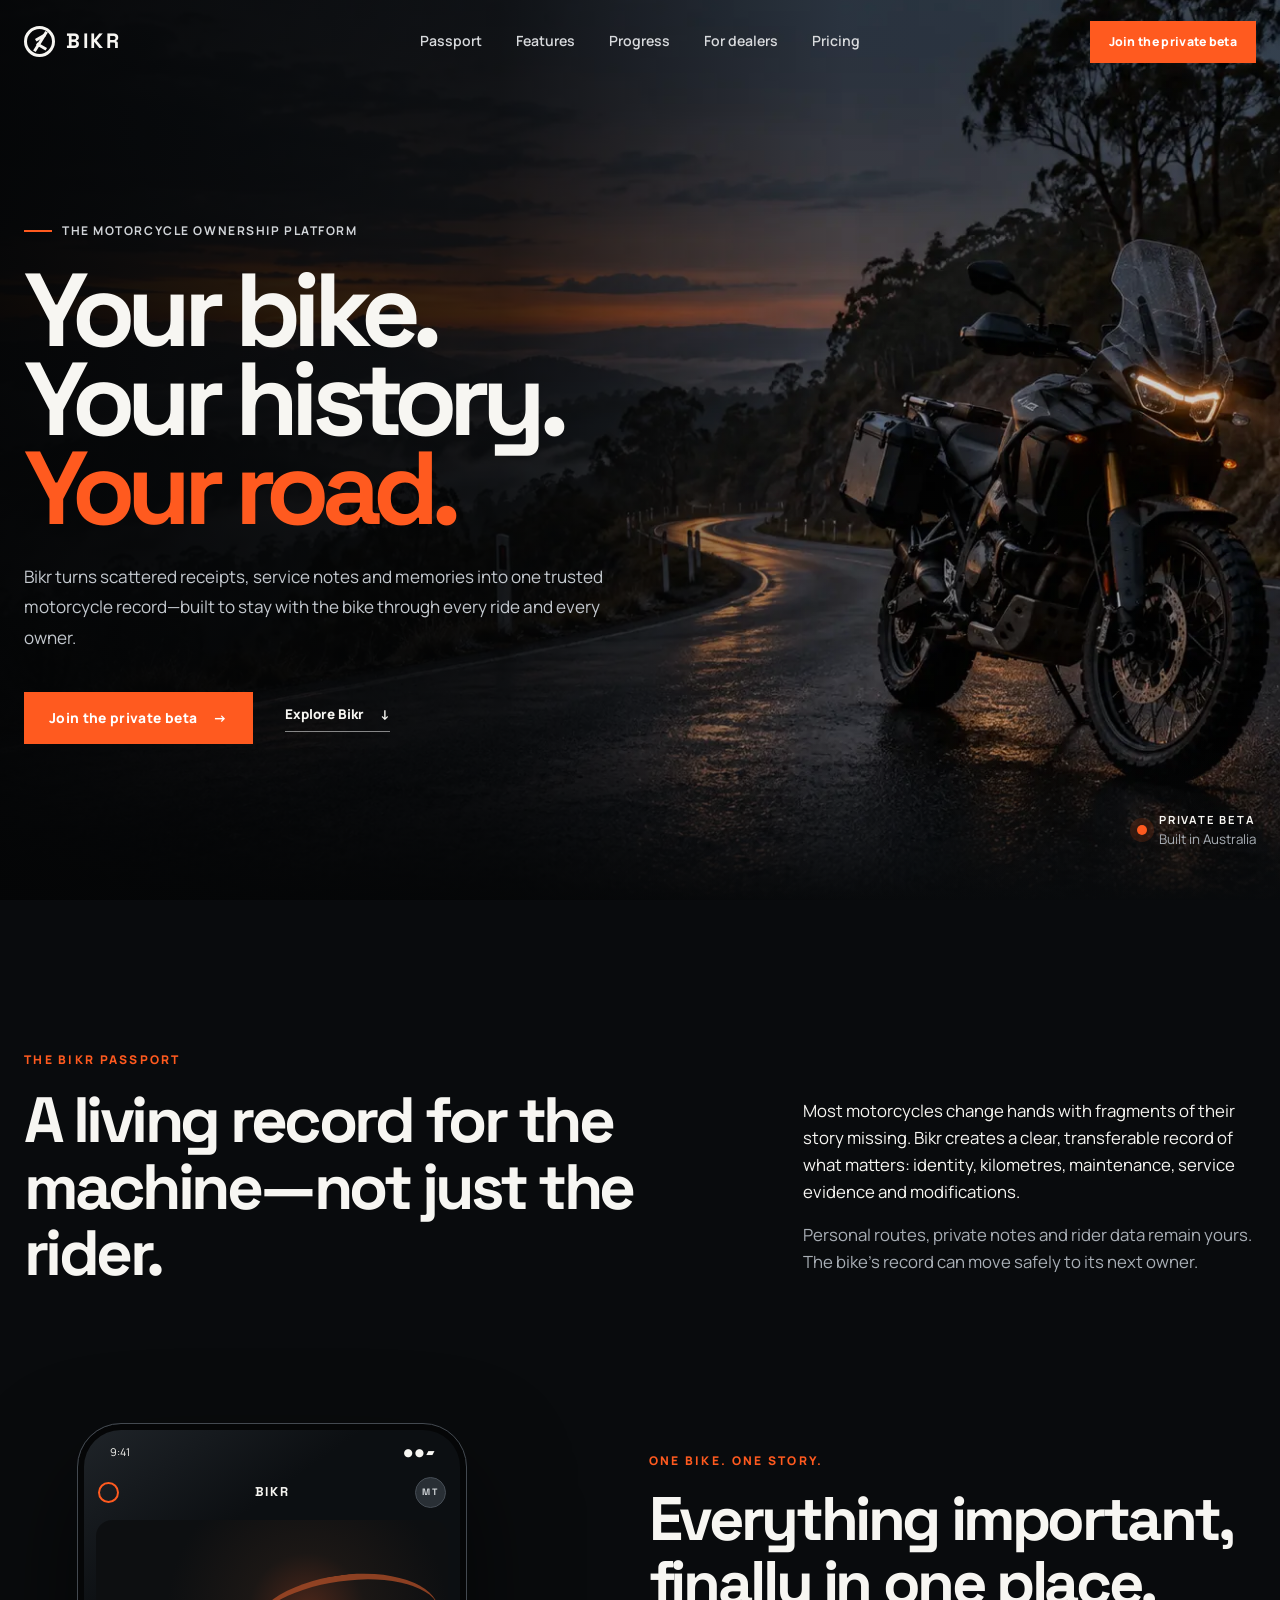
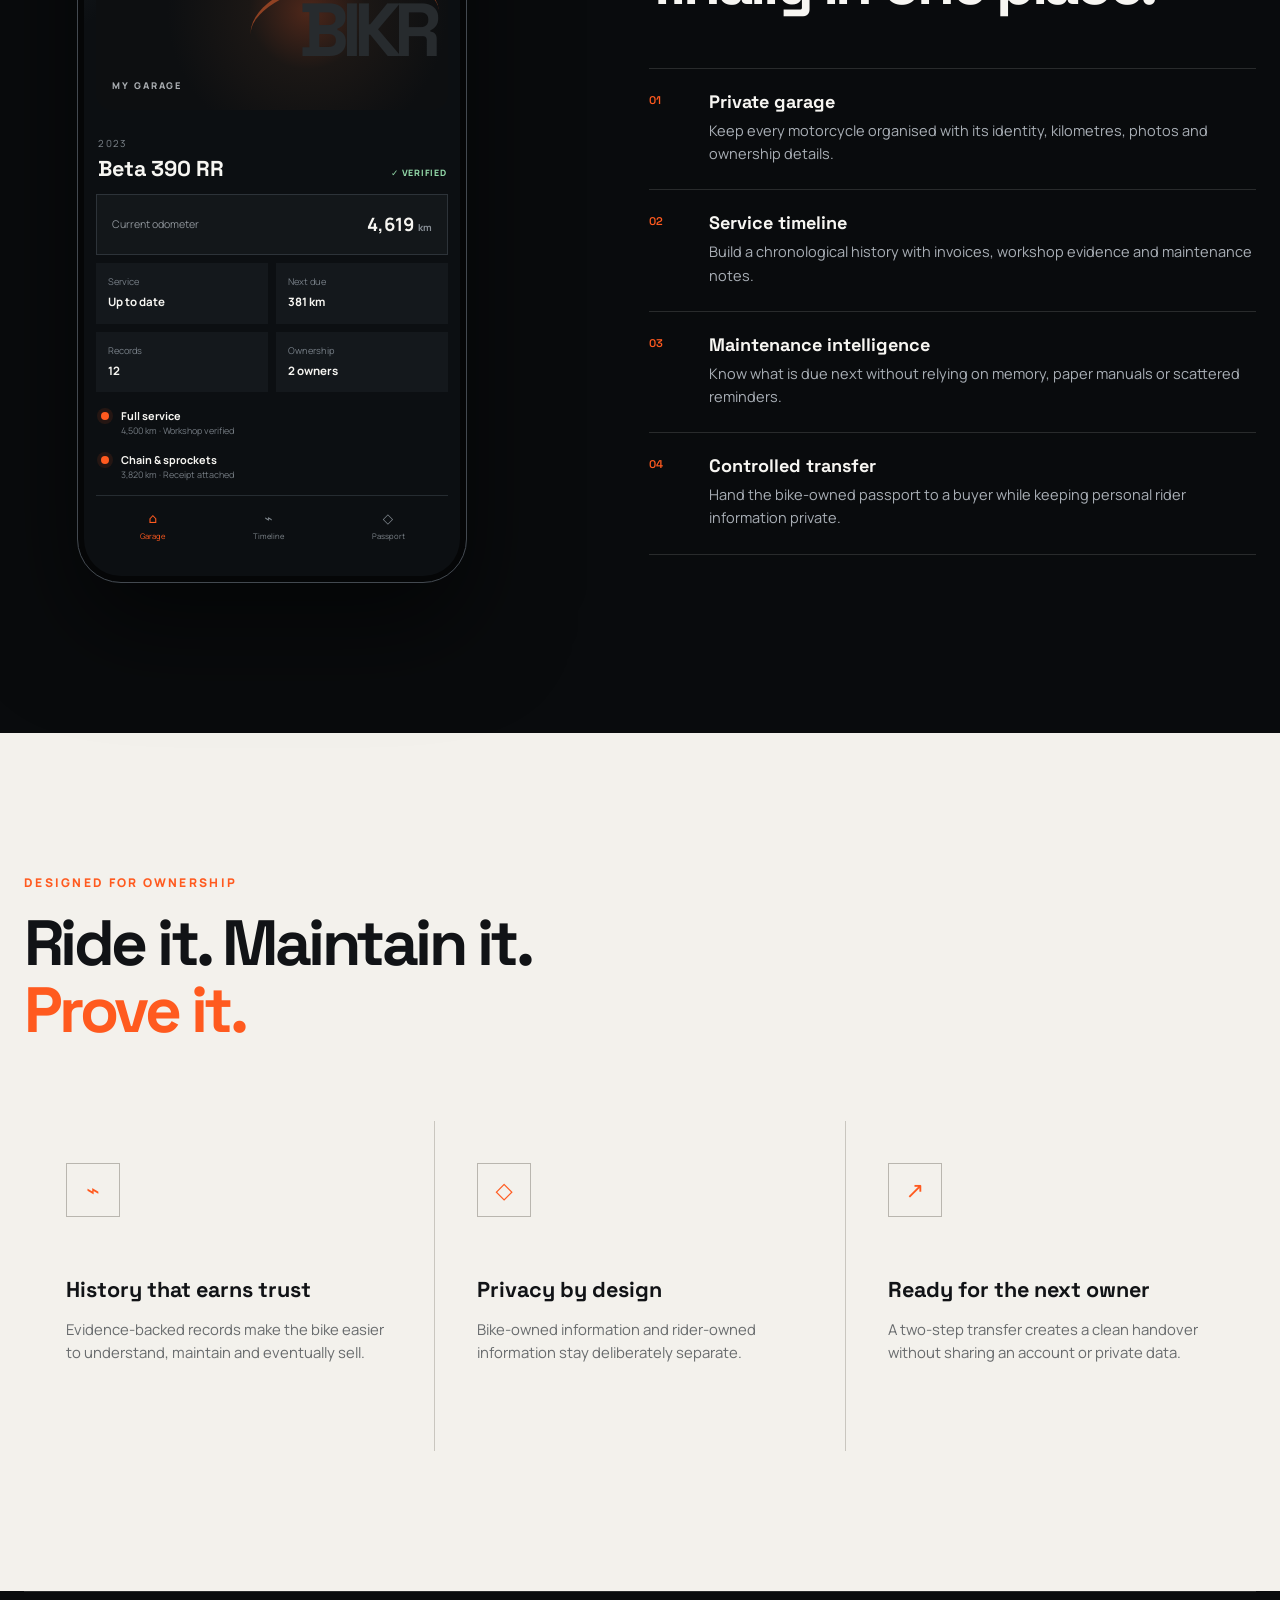
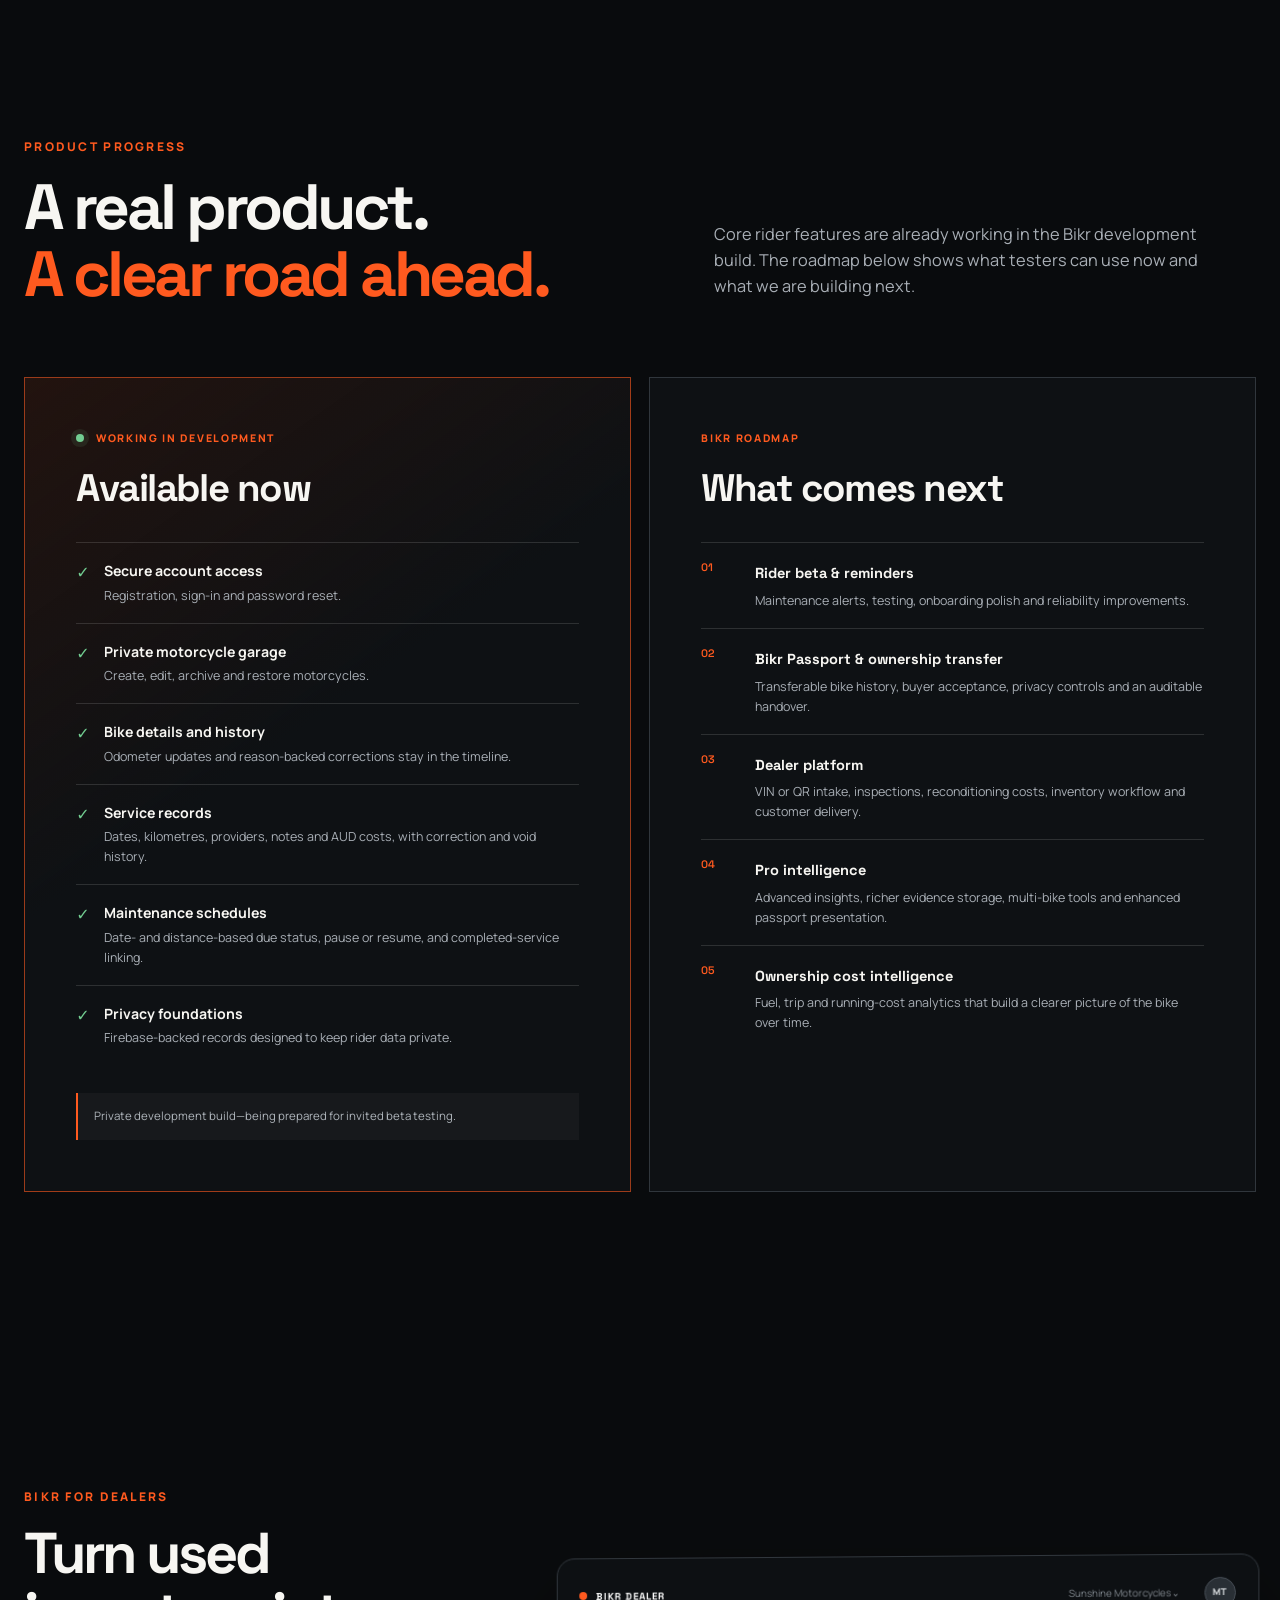
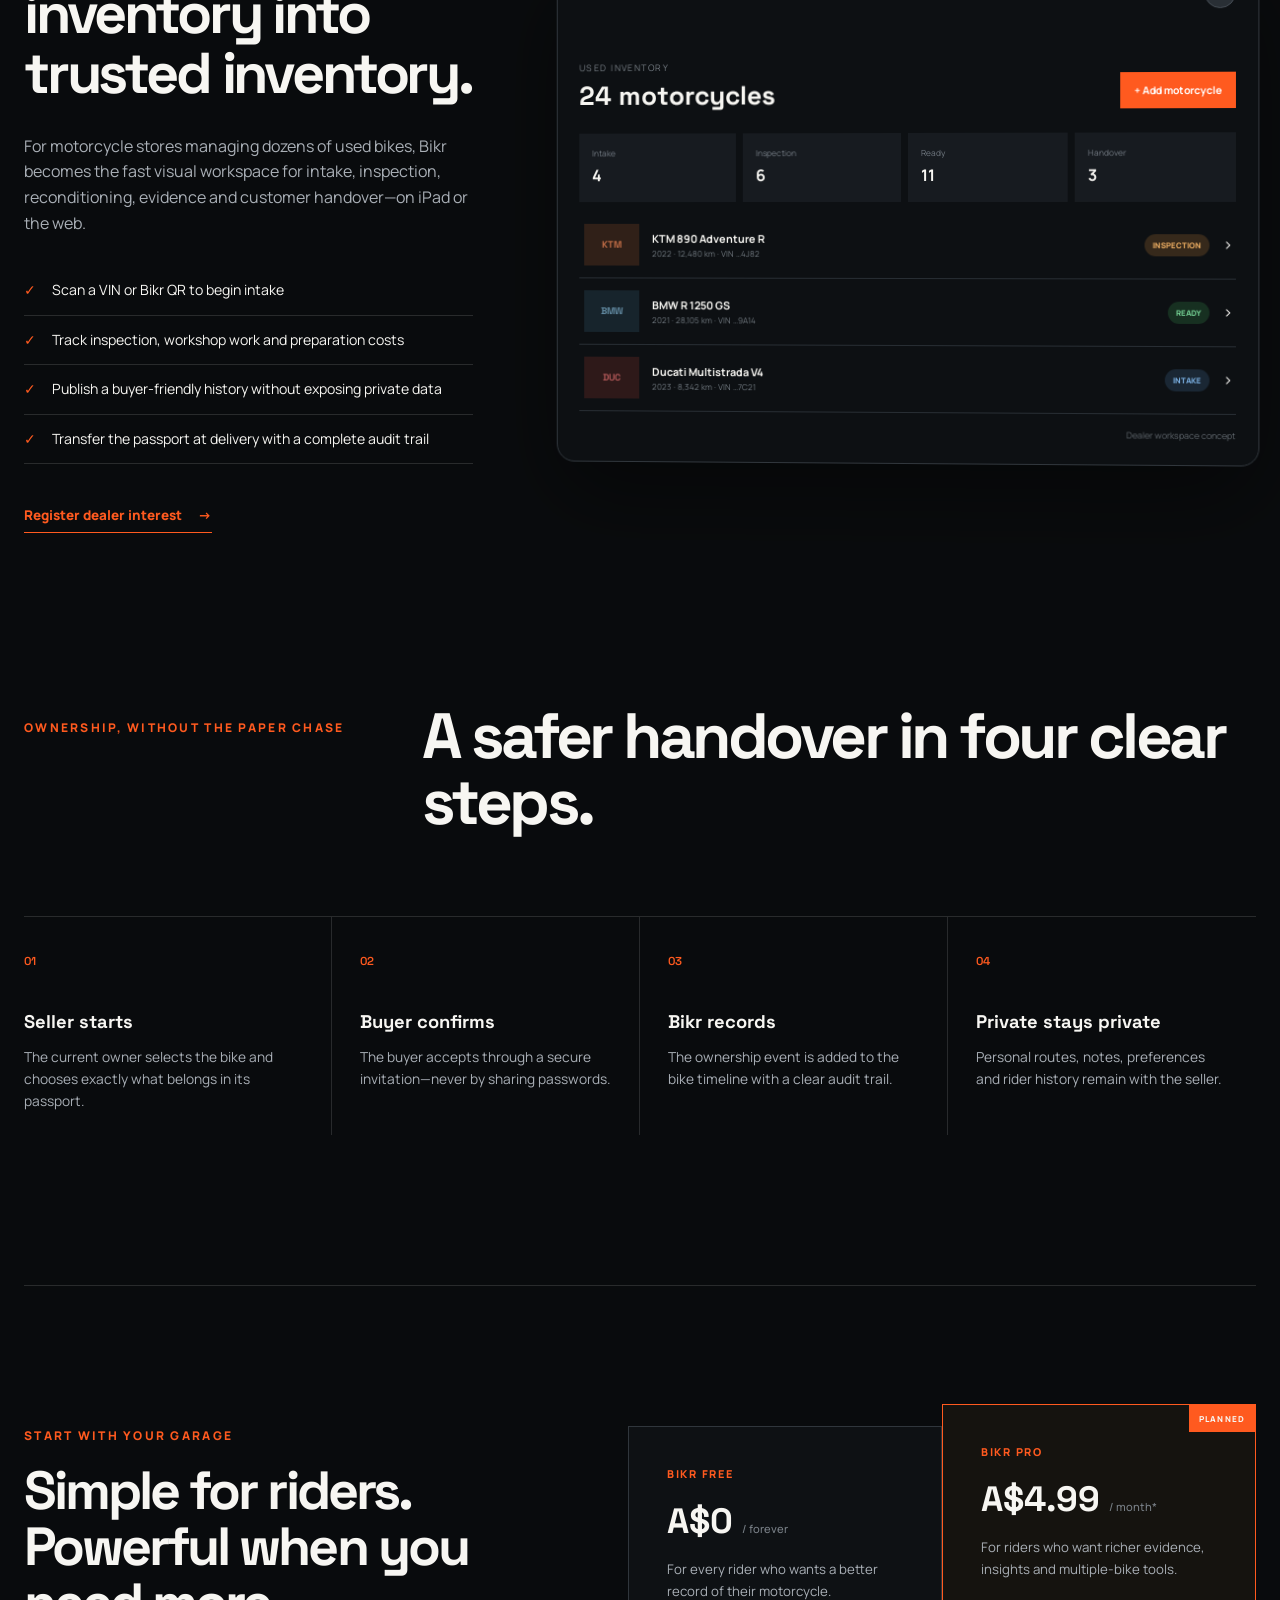
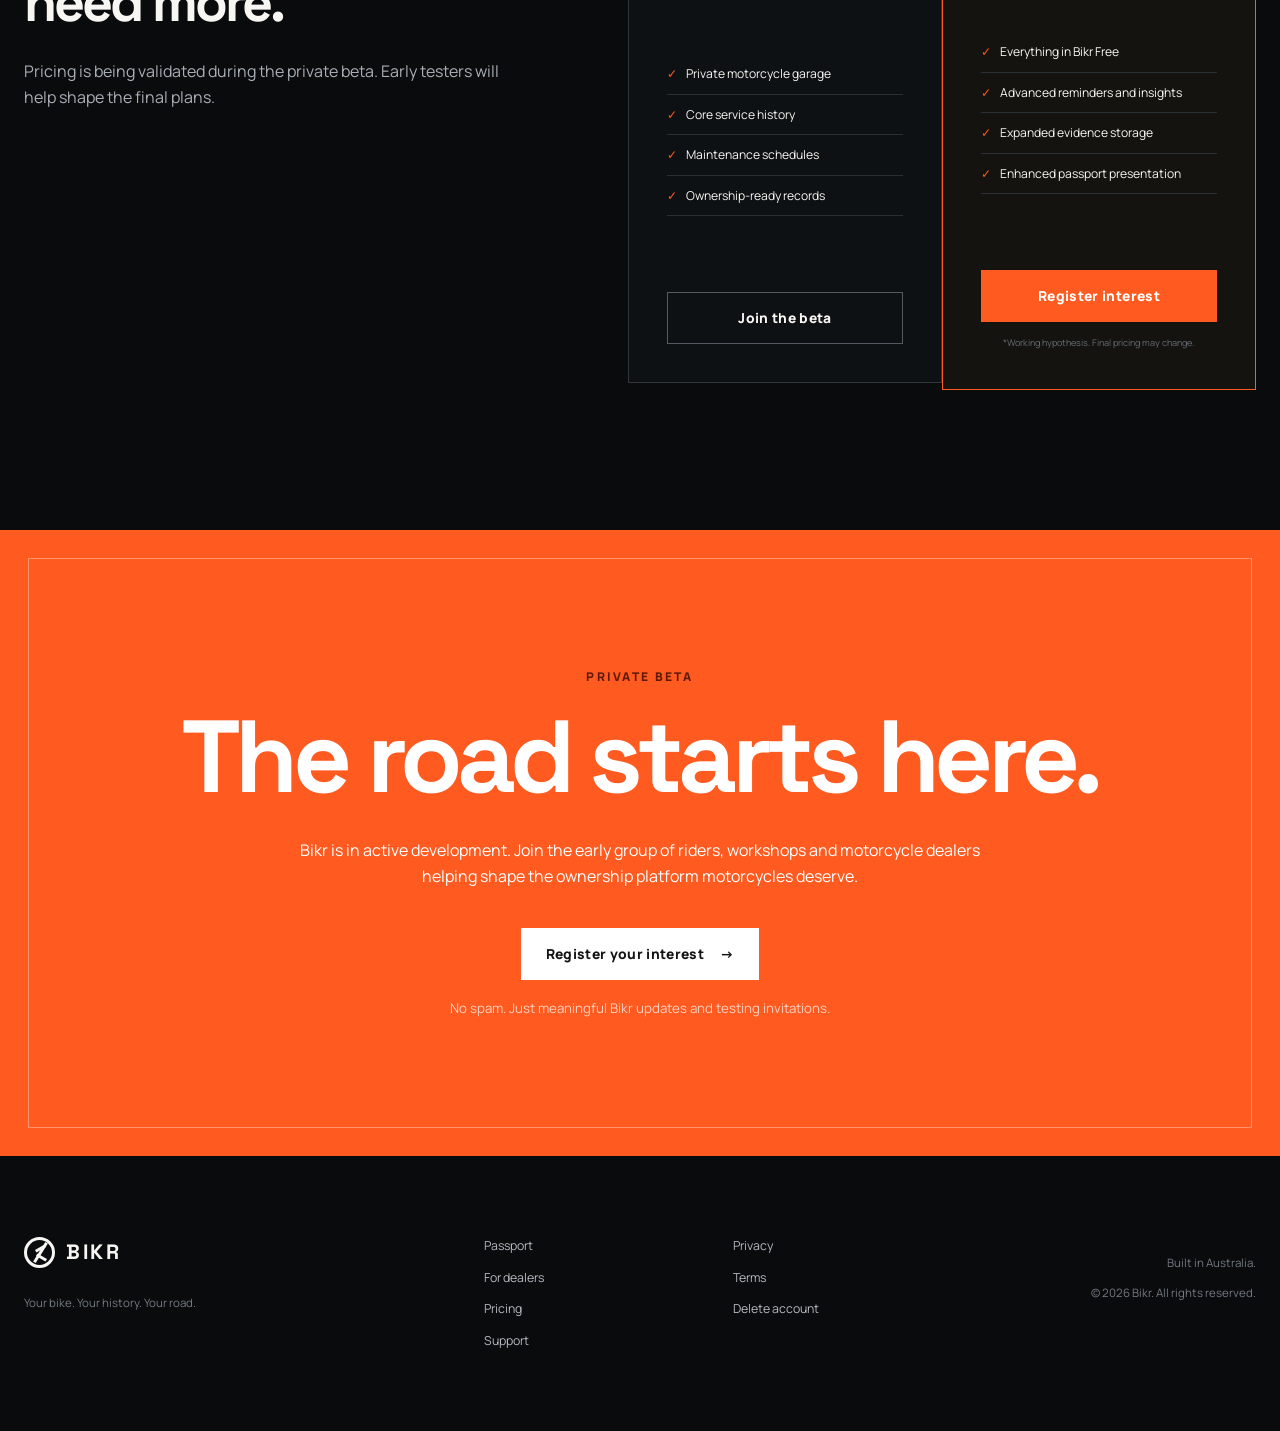
==== commit c1a04ba7: "Refresh stylesheet cache for roadmap release" ====
--- a/index.html
+++ b/index.html
@@ -10,7 +10,7 @@
   <link rel="preconnect" href="https://fonts.googleapis.com">
   <link rel="preconnect" href="https://fonts.gstatic.com" crossorigin>
   <link href="https://fonts.googleapis.com/css2?family=Manrope:wght@400;500;600;700;800&family=Space+Grotesk:wght@500;600;700&display=swap" rel="stylesheet">
-  <link rel="stylesheet" href="styles.css">
+  <link rel="stylesheet" href="styles.css?v=20260926-1">
 </head>
 <body>
   <header class="site-header" id="top">
--- a/styles.css
+++ b/styles.css
@@ -118,6 +118,28 @@
 .feature-cards h3 { margin: 62px 0 16px; font-size: 1.35rem; }
 .feature-cards p { color: #686b6d; font-size: .93rem; }
 
+.product-progress { padding-block: 145px; border-top: 1px solid var(--line); }
+.progress-heading { display: grid; grid-template-columns: 1.05fr .95fr; gap: 90px; align-items: end; margin-bottom: 70px; }
+.progress-heading h2 { font-size: clamp(2.7rem, 5vw, 5rem); }
+.progress-heading > p { max-width: 520px; margin: 0 0 8px; color: var(--muted); font-size: 1.02rem; }
+.progress-grid { display: grid; grid-template-columns: 1fr 1fr; gap: 18px; }
+.progress-panel { padding: clamp(30px, 4vw, 52px); border: 1px solid #30363c; background: #0e1114; }
+.available-panel { border-color: rgba(255, 90, 31, .58); background: linear-gradient(145deg, rgba(255,90,31,.1), #0e1114 44%); }
+.progress-label { color: var(--orange); font-size: .66rem; font-weight: 800; letter-spacing: .16em; }
+.progress-dot { display: inline-block; width: 8px; height: 8px; margin-right: 8px; border-radius: 50%; background: #72cd91; box-shadow: 0 0 0 5px rgba(114,205,145,.1); }
+.progress-panel > h3 { margin: 22px 0 34px; font-size: clamp(2rem, 3vw, 3.2rem); letter-spacing: -.04em; }
+.progress-list, .roadmap-list { margin: 0; padding: 0; list-style: none; }
+.progress-list li { position: relative; padding: 17px 0 17px 28px; border-top: 1px solid var(--line); }
+.progress-list li::before { content: "✓"; position: absolute; left: 0; top: 17px; color: #72cd91; font-weight: 800; }
+.progress-list strong, .progress-list span { display: block; }
+.progress-list strong { font-size: .88rem; }
+.progress-list span { margin-top: 3px; color: var(--muted); font-size: .78rem; }
+.progress-note { margin: 28px 0 0; padding: 14px 16px; border-left: 2px solid var(--orange); background: rgba(255,255,255,.035); color: #aeb4ba; font-size: .72rem; }
+.roadmap-list li { display: grid; grid-template-columns: 38px 1fr; gap: 16px; padding: 17px 0; border-top: 1px solid var(--line); }
+.roadmap-list li > span { color: var(--orange); font: 600 .68rem "Space Grotesk"; }
+.roadmap-list strong { font-family: "Space Grotesk", Manrope, sans-serif; font-size: .91rem; }
+.roadmap-list p { margin: 5px 0 0; color: var(--muted); font-size: .78rem; }
+
 .dealers { display: grid; grid-template-columns: .78fr 1.22fr; gap: 80px; align-items: center; padding-block: 150px; }
 .dealer-copy h2 { font-size: clamp(2.55rem, 4.5vw, 4.5rem); }
 .dealer-copy > p:not(.kicker) { margin: 30px 0; color: var(--muted); }
@@ -211,6 +233,8 @@
   .site-header.menu-open .desktop-nav { grid-column: 1 / -1; display: flex; flex-direction: column; gap: 0; padding-top: 18px; }
   .site-header.menu-open .desktop-nav a { padding: 14px 0; border-top: 1px solid var(--line); }
   .intro, .passport-showcase, .dealers, .pricing { grid-template-columns: 1fr; }
+  .progress-heading, .progress-grid { grid-template-columns: 1fr; }
+  .progress-heading { gap: 28px; }
   .intro { gap: 20px; }
   .passport-showcase { gap: 90px; }
   .dealers { gap: 80px; }
@@ -236,7 +260,7 @@
   .intro-copy { padding-top: 10px; }
   .passport-showcase { padding-bottom: 100px; }
   .phone { min-height: 720px; border-radius: 34px; }
-  .feature-band-inner, .dealers, .pricing { padding-block: 100px; }
+  .feature-band-inner, .product-progress, .dealers, .pricing { padding-block: 100px; }
   .feature-cards { grid-template-columns: 1fr; }
   .feature-cards article { min-height: 270px; }
   .feature-cards h3 { margin-top: 40px; }
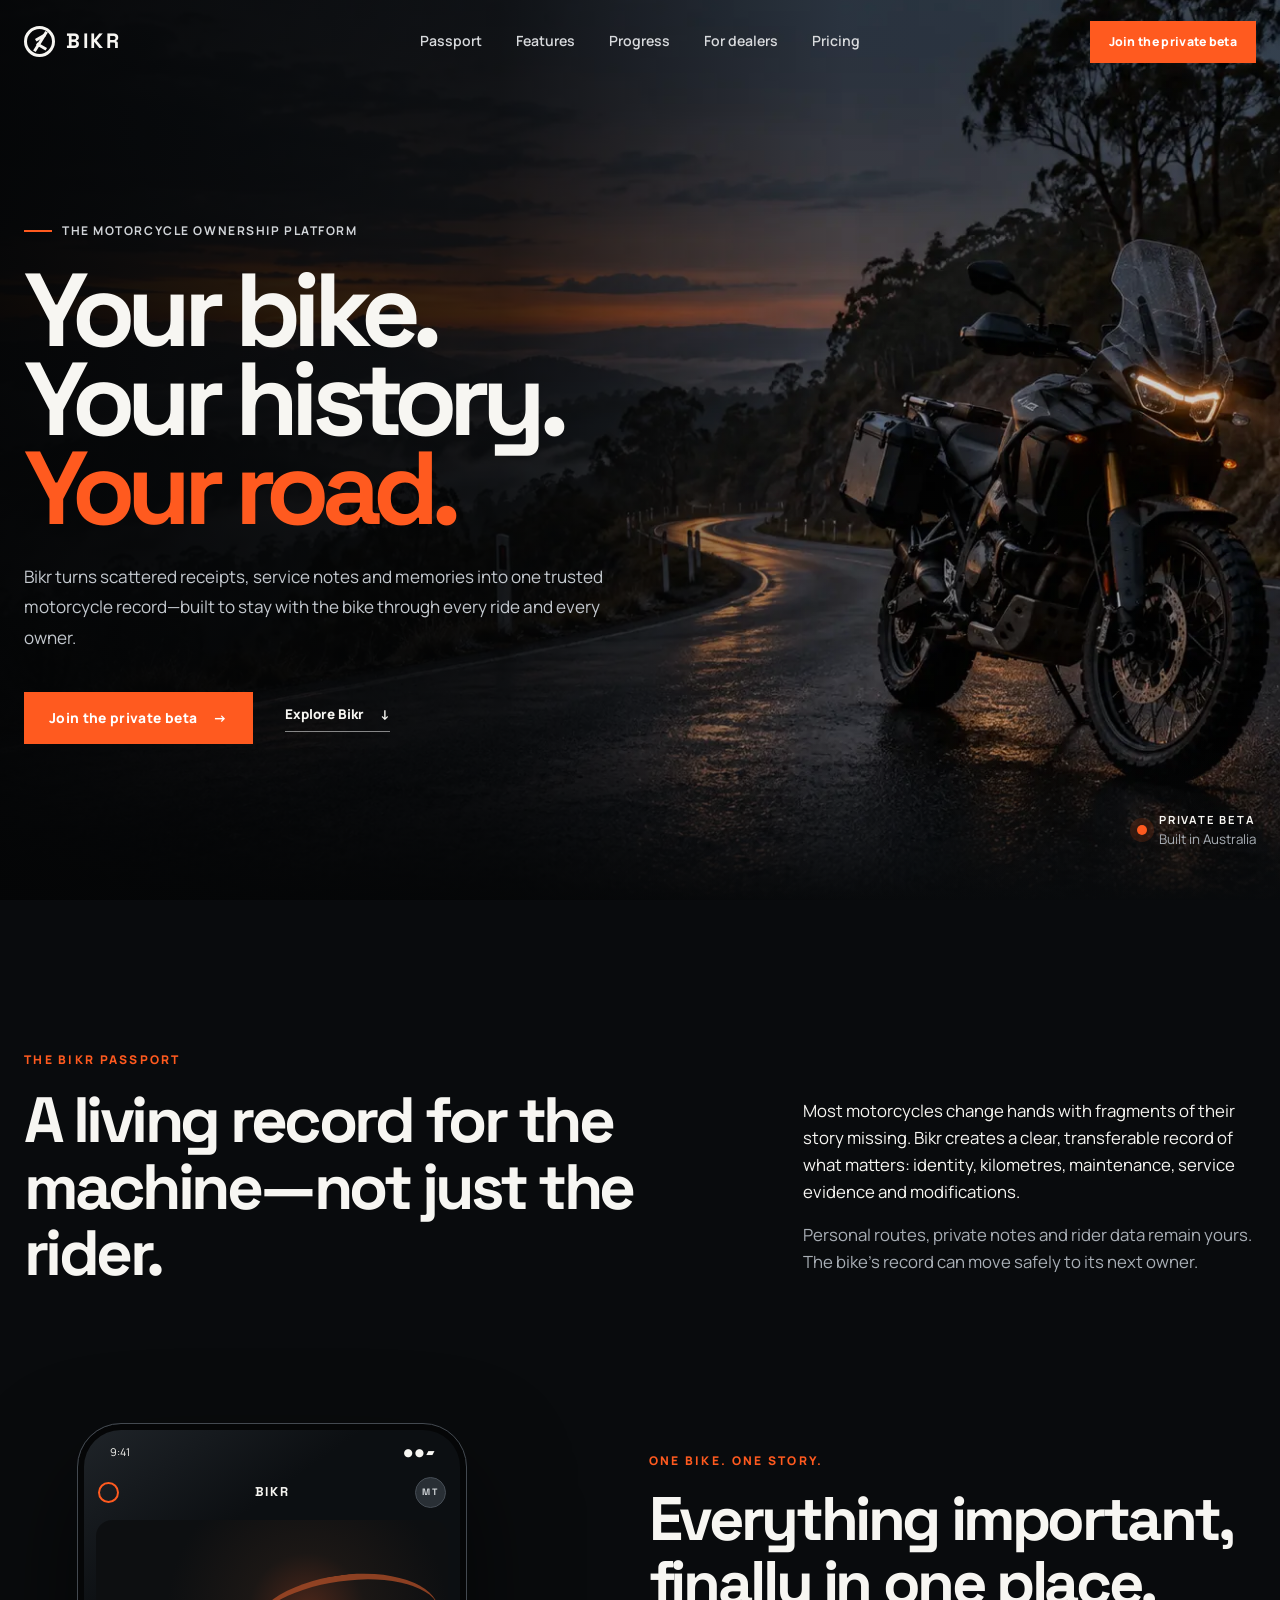
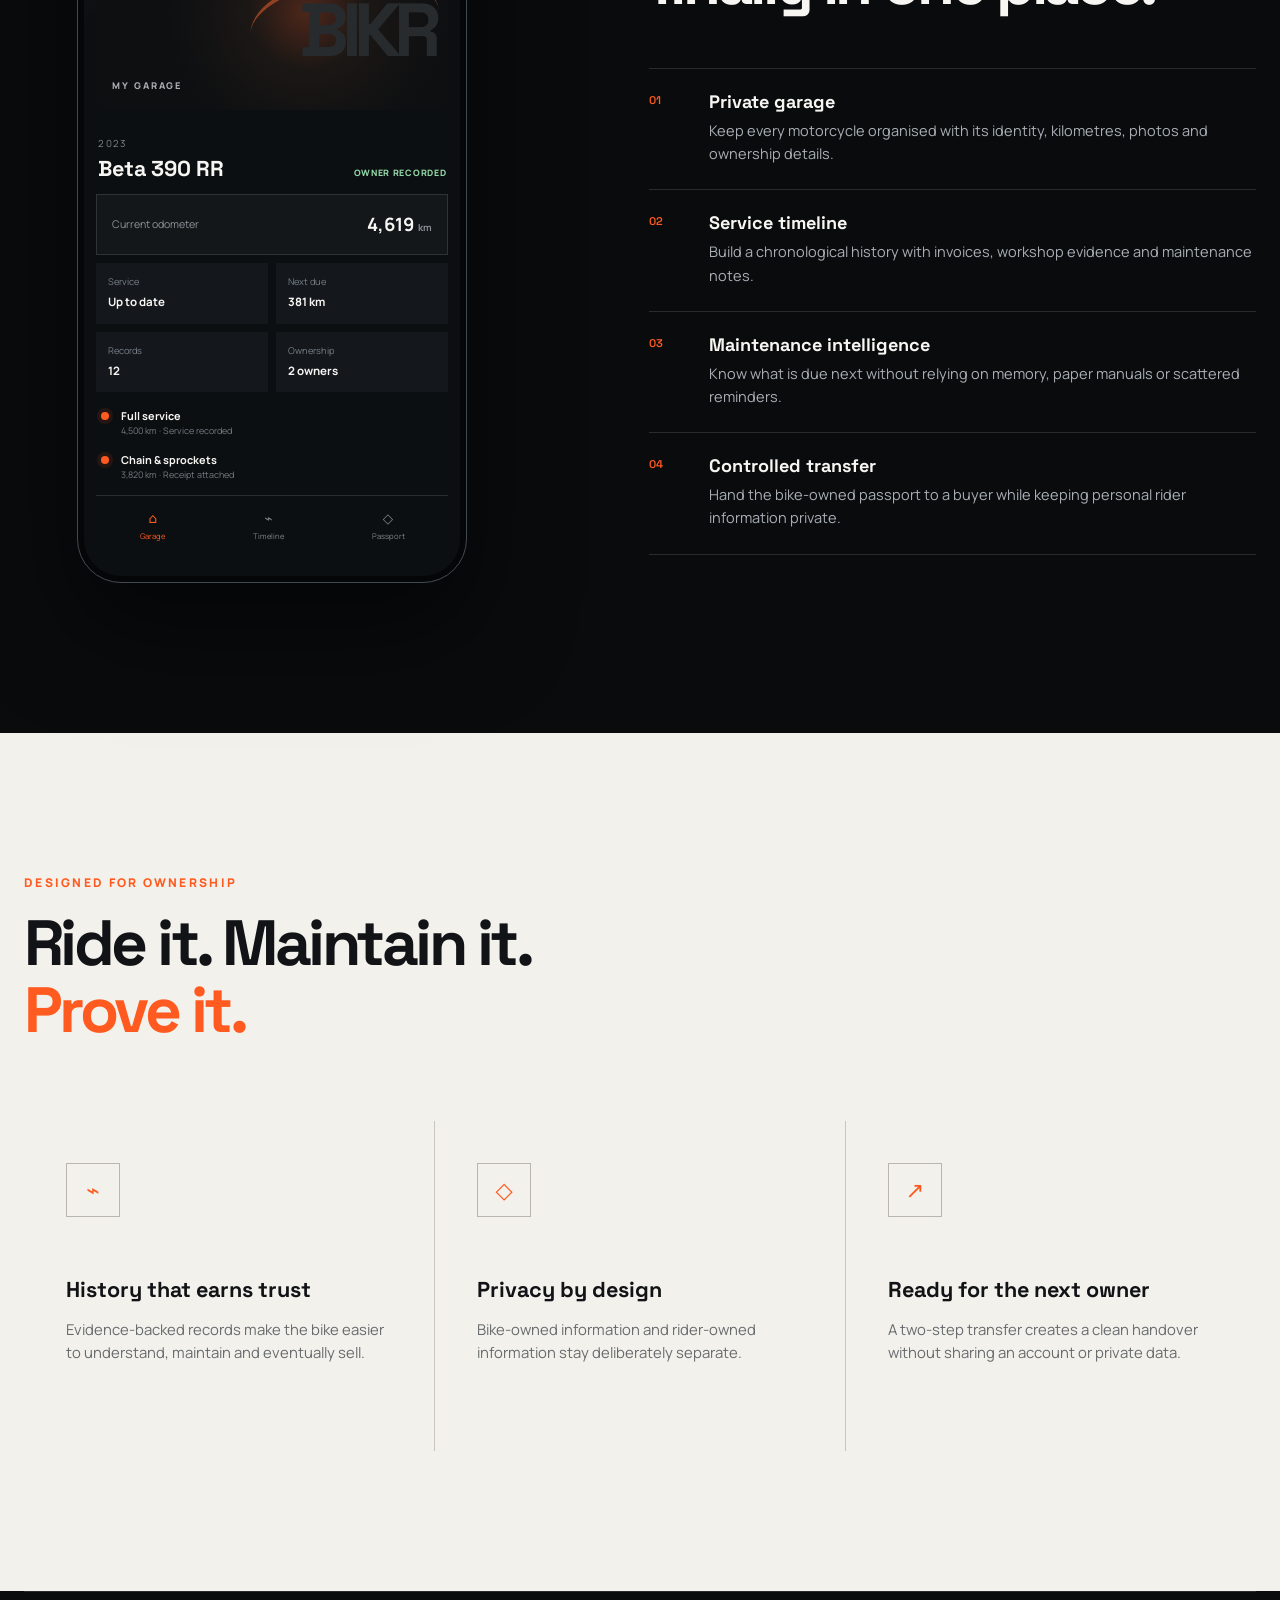
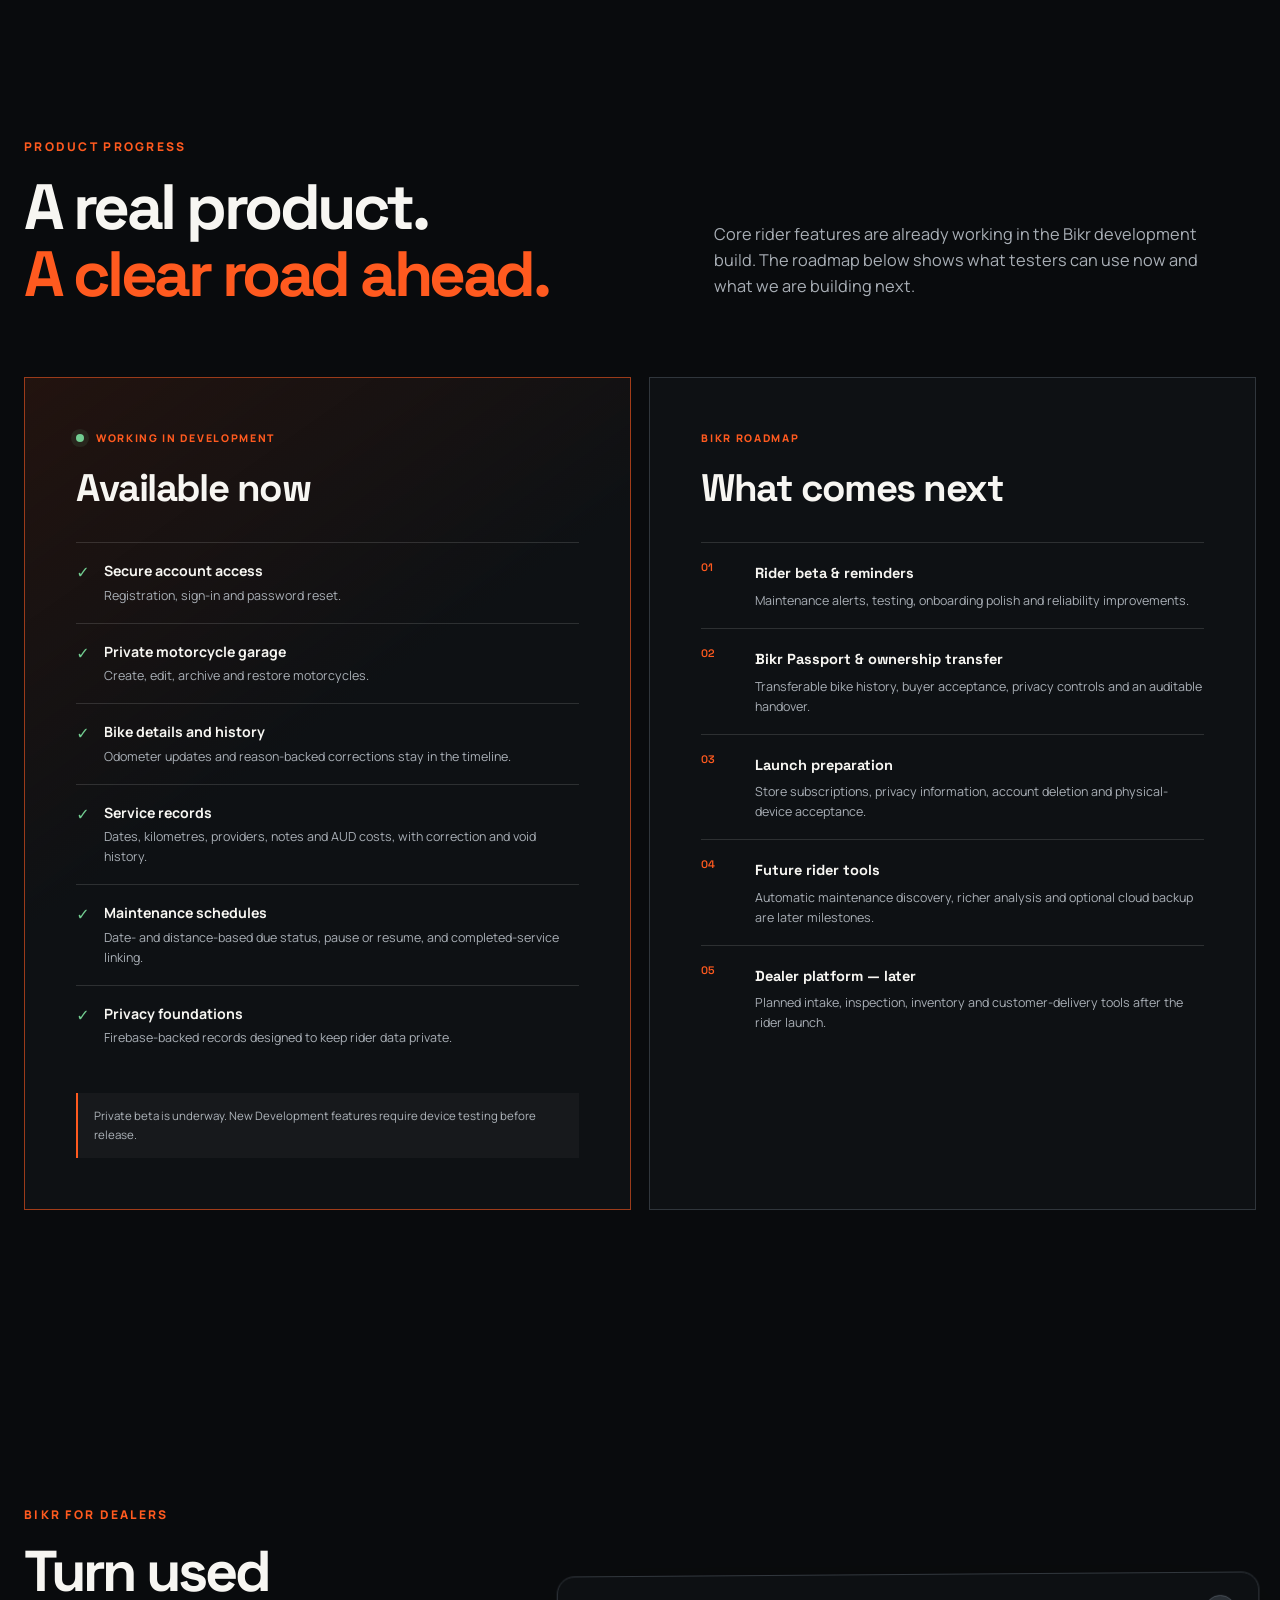
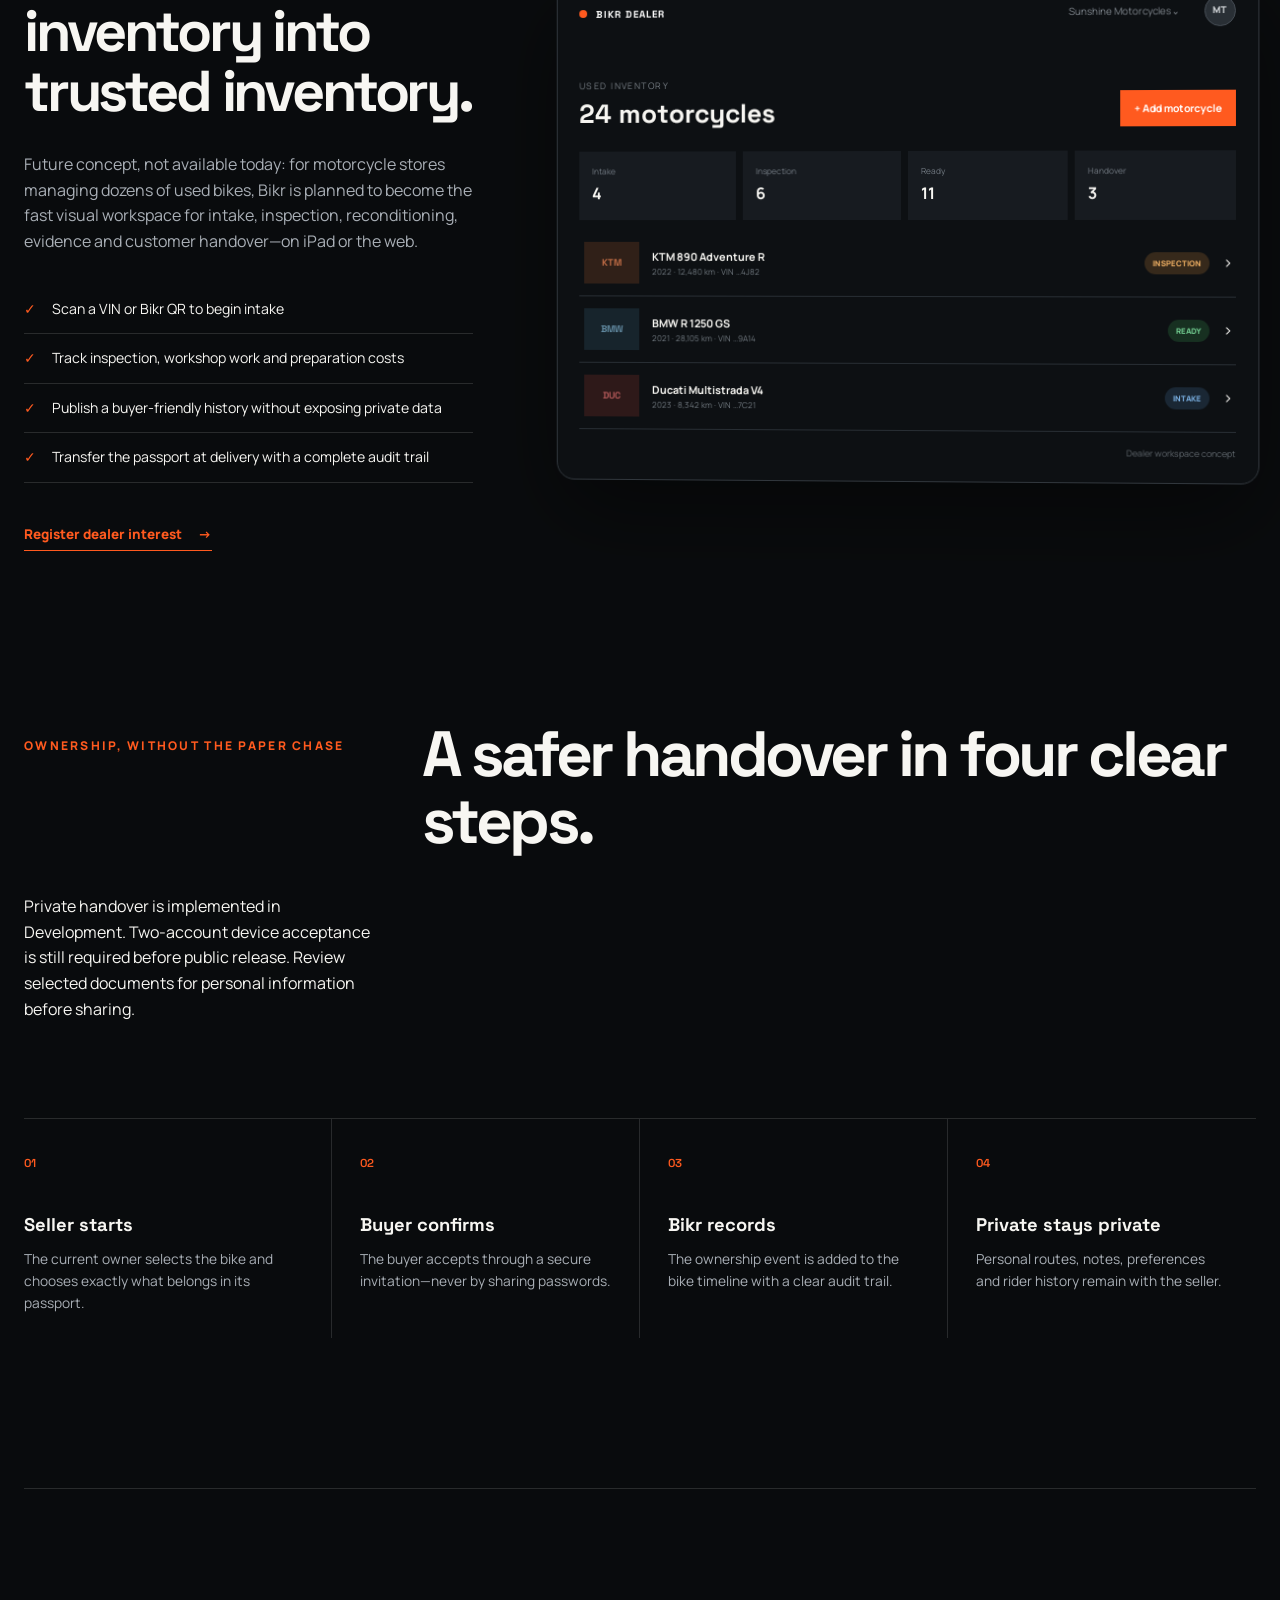
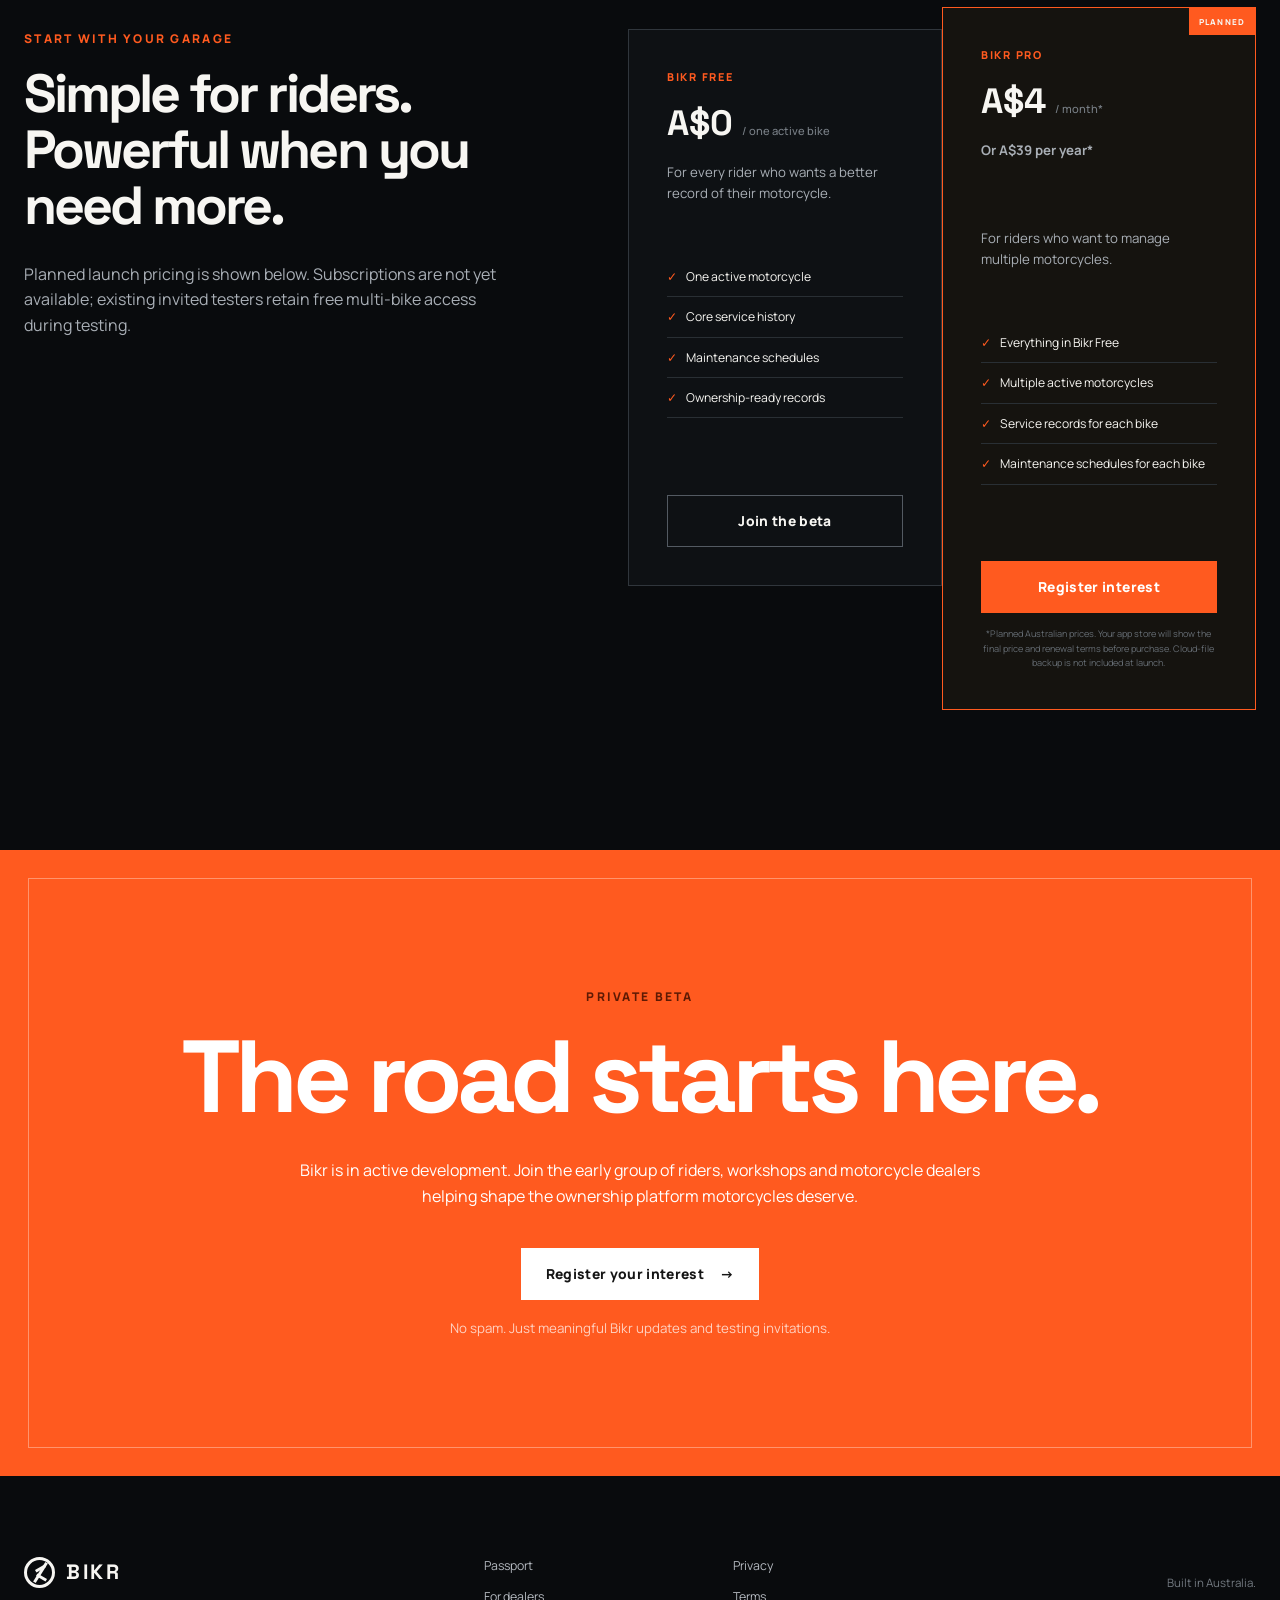
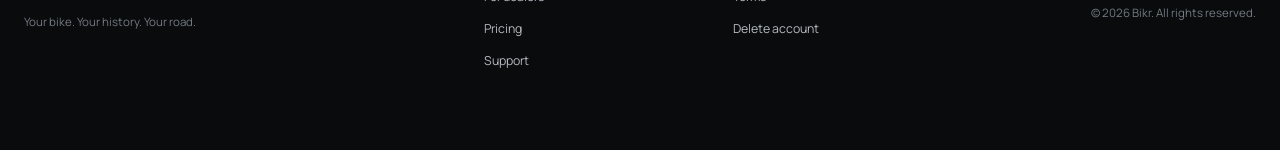
==== commit c297a60b: "Align beta pricing and privacy pages with current Development behavior" ====
--- a/index.html
+++ b/index.html
@@ -75,7 +75,7 @@
         </div>
         <div class="bike-title">
           <div><small>2023</small><h3>Beta 390 RR</h3></div>
-          <span class="verified">✓ VERIFIED</span>
+          <span class="verified">OWNER RECORDED</span>
         </div>
         <div class="odometer"><span>Current odometer</span><strong>4,619 <small>km</small></strong></div>
         <div class="app-grid">
@@ -85,7 +85,7 @@
           <div><span>Ownership</span><strong>2 owners</strong></div>
         </div>
         <div class="timeline-mini">
-          <p><i></i><span><b>Full service</b><small>4,500 km · Workshop verified</small></span></p>
+          <p><i></i><span><b>Full service</b><small>4,500 km · Service recorded</small></span></p>
           <p><i></i><span><b>Chain & sprockets</b><small>3,820 km · Receipt attached</small></span></p>
         </div>
         <div class="app-tabs"><span>⌂<small>Garage</small></span><span>⌁<small>Timeline</small></span><span>◇<small>Passport</small></span></div>
@@ -150,7 +150,7 @@
             <li><strong>Maintenance schedules</strong><span>Date- and distance-based due status, pause or resume, and completed-service linking.</span></li>
             <li><strong>Privacy foundations</strong><span>Firebase-backed records designed to keep rider data private.</span></li>
           </ul>
-          <p class="progress-note">Private development build—being prepared for invited beta testing.</p>
+          <p class="progress-note">Private beta is underway. New Development features require device testing before release.</p>
         </article>
 
         <article class="progress-panel roadmap-panel">
@@ -159,9 +159,9 @@
           <ol class="roadmap-list">
             <li><span>01</span><div><strong>Rider beta & reminders</strong><p>Maintenance alerts, testing, onboarding polish and reliability improvements.</p></div></li>
             <li><span>02</span><div><strong>Bikr Passport & ownership transfer</strong><p>Transferable bike history, buyer acceptance, privacy controls and an auditable handover.</p></div></li>
-            <li><span>03</span><div><strong>Dealer platform</strong><p>VIN or QR intake, inspections, reconditioning costs, inventory workflow and customer delivery.</p></div></li>
-            <li><span>04</span><div><strong>Pro intelligence</strong><p>Advanced insights, richer evidence storage, multi-bike tools and enhanced passport presentation.</p></div></li>
-            <li><span>05</span><div><strong>Ownership cost intelligence</strong><p>Fuel, trip and running-cost analytics that build a clearer picture of the bike over time.</p></div></li>
+            <li><span>03</span><div><strong>Launch preparation</strong><p>Store subscriptions, privacy information, account deletion and physical-device acceptance.</p></div></li>
+            <li><span>04</span><div><strong>Future rider tools</strong><p>Automatic maintenance discovery, richer analysis and optional cloud backup are later milestones.</p></div></li>
+            <li><span>05</span><div><strong>Dealer platform — later</strong><p>Planned intake, inspection, inventory and customer-delivery tools after the rider launch.</p></div></li>
           </ol>
         </article>
       </div>
@@ -171,7 +171,7 @@
       <div class="dealer-copy">
         <p class="kicker">BIKR FOR DEALERS</p>
         <h2>Turn used inventory into trusted inventory.</h2>
-        <p>For motorcycle stores managing dozens of used bikes, Bikr becomes the fast visual workspace for intake, inspection, reconditioning, evidence and customer handover—on iPad or the web.</p>
+        <p>Future concept, not available today: for motorcycle stores managing dozens of used bikes, Bikr is planned to become the fast visual workspace for intake, inspection, reconditioning, evidence and customer handover—on iPad or the web.</p>
         <ul class="check-list">
           <li>Scan a VIN or Bikr QR to begin intake</li>
           <li>Track inspection, workshop work and preparation costs</li>
@@ -194,7 +194,7 @@
     <section class="transfer section">
       <div class="transfer-heading">
         <p class="kicker">OWNERSHIP, WITHOUT THE PAPER CHASE</p>
-        <h2>A safer handover in four clear steps.</h2>
+        <h2>A safer handover in four clear steps.</h2><p>Private handover is implemented in Development. Two-account device acceptance is still required before public release. Review selected documents for personal information before sharing.</p>
       </div>
       <ol class="transfer-steps">
         <li><span>01</span><h3>Seller starts</h3><p>The current owner selects the bike and chooses exactly what belongs in its passport.</p></li>
@@ -208,24 +208,25 @@
       <div class="pricing-heading">
         <p class="kicker">START WITH YOUR GARAGE</p>
         <h2>Simple for riders.<br>Powerful when you need more.</h2>
-        <p>Pricing is being validated during the private beta. Early testers will help shape the final plans.</p>
+        <p>Planned launch pricing is shown below. Subscriptions are not yet available; existing invited testers retain free multi-bike access during testing.</p>
       </div>
       <div class="plans">
         <article>
           <p class="plan-name">BIKR FREE</p>
-          <h3>A$0 <small>/ forever</small></h3>
+          <h3>A$0 <small>/ one active bike</small></h3>
           <p>For every rider who wants a better record of their motorcycle.</p>
-          <ul><li>Private motorcycle garage</li><li>Core service history</li><li>Maintenance schedules</li><li>Ownership-ready records</li></ul>
+          <ul><li>One active motorcycle</li><li>Core service history</li><li>Maintenance schedules</li><li>Ownership-ready records</li></ul>
           <a class="button button-outline" href="#beta">Join the beta</a>
         </article>
         <article class="pro-plan">
           <span class="recommended">PLANNED</span>
           <p class="plan-name">BIKR PRO</p>
-          <h3>A$4.99 <small>/ month*</small></h3>
-          <p>For riders who want richer evidence, insights and multiple-bike tools.</p>
-          <ul><li>Everything in Bikr Free</li><li>Advanced reminders and insights</li><li>Expanded evidence storage</li><li>Enhanced passport presentation</li></ul>
+          <h3>A$4 <small>/ month*</small></h3>
+          <p><strong>Or A$39 per year*</strong></p>
+          <p>For riders who want to manage multiple motorcycles.</p>
+          <ul><li>Everything in Bikr Free</li><li>Multiple active motorcycles</li><li>Service records for each bike</li><li>Maintenance schedules for each bike</li></ul>
           <a class="button" href="#beta">Register interest</a>
-          <small class="price-note">*Working hypothesis. Final pricing may change.</small>
+          <small class="price-note">*Planned Australian prices. Your app store will show the final price and renewal terms before purchase. Cloud-file backup is not included at launch.</small>
         </article>
       </div>
     </section>
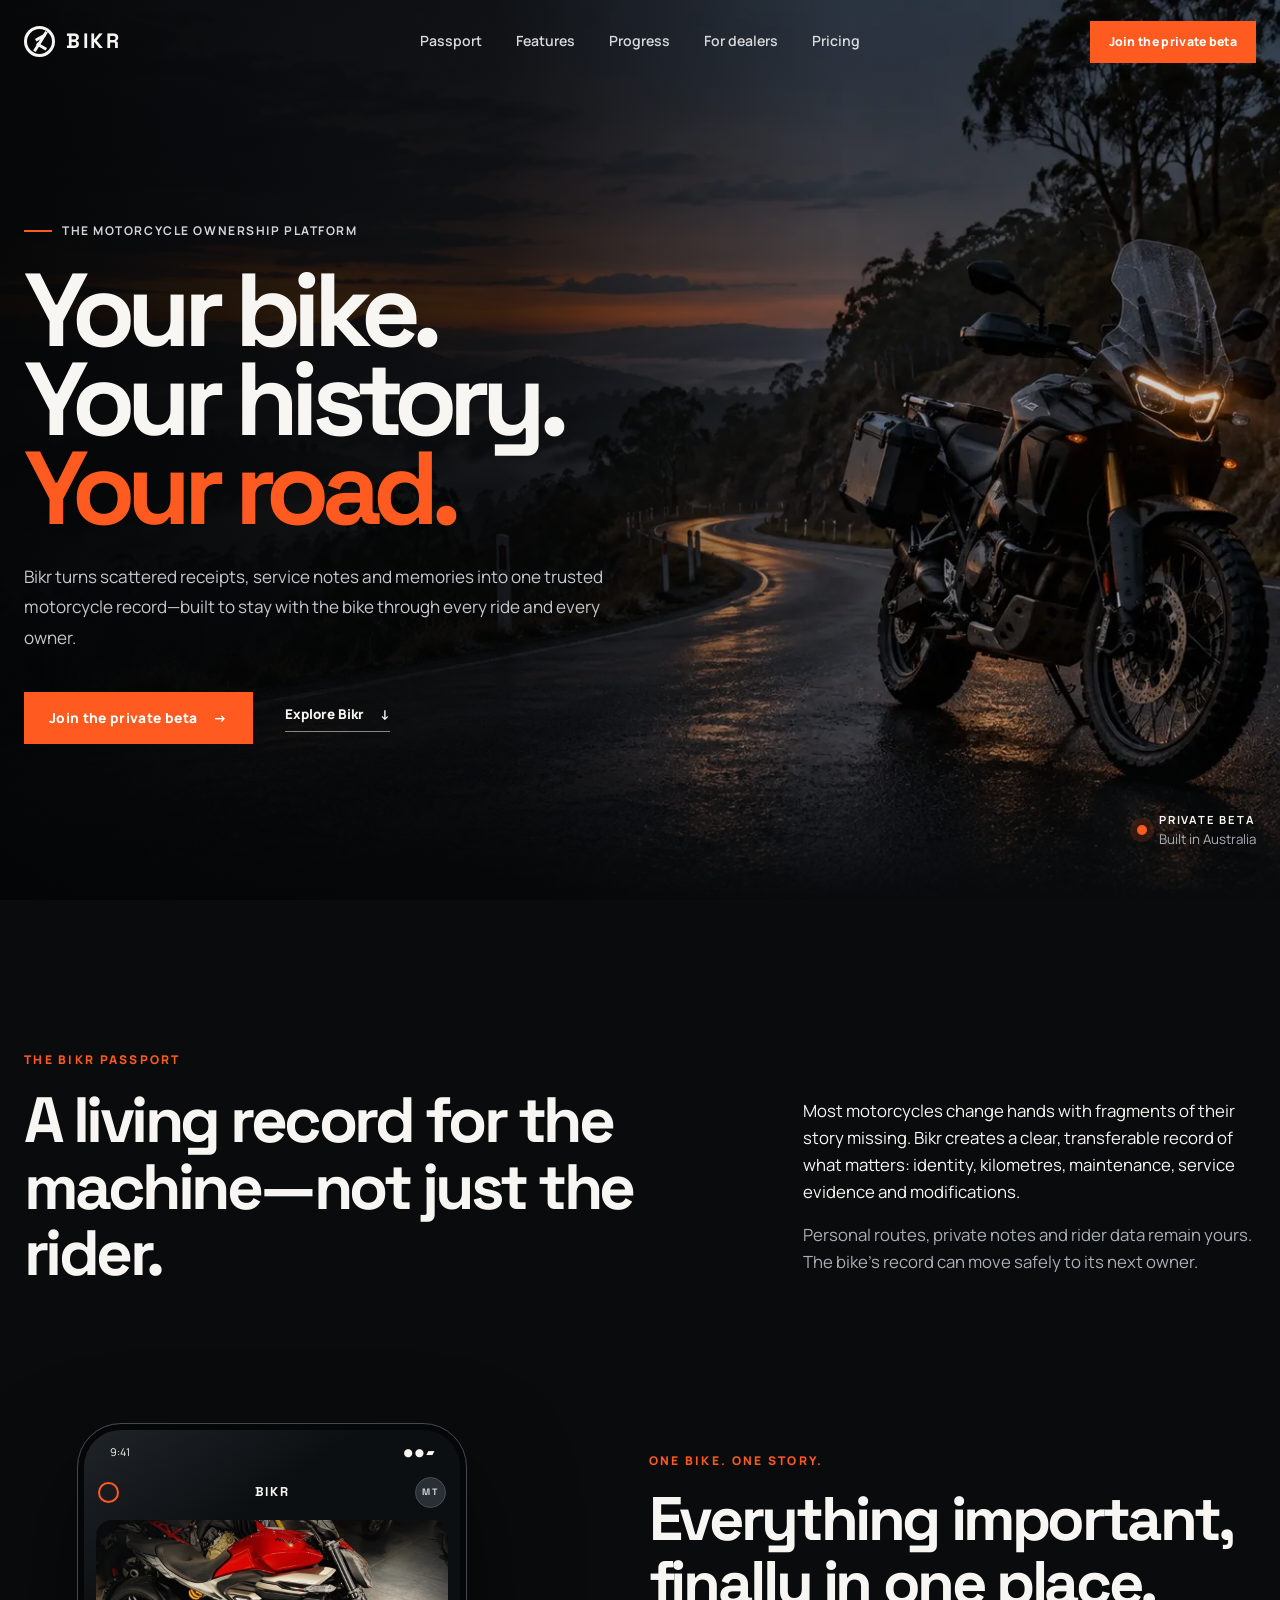
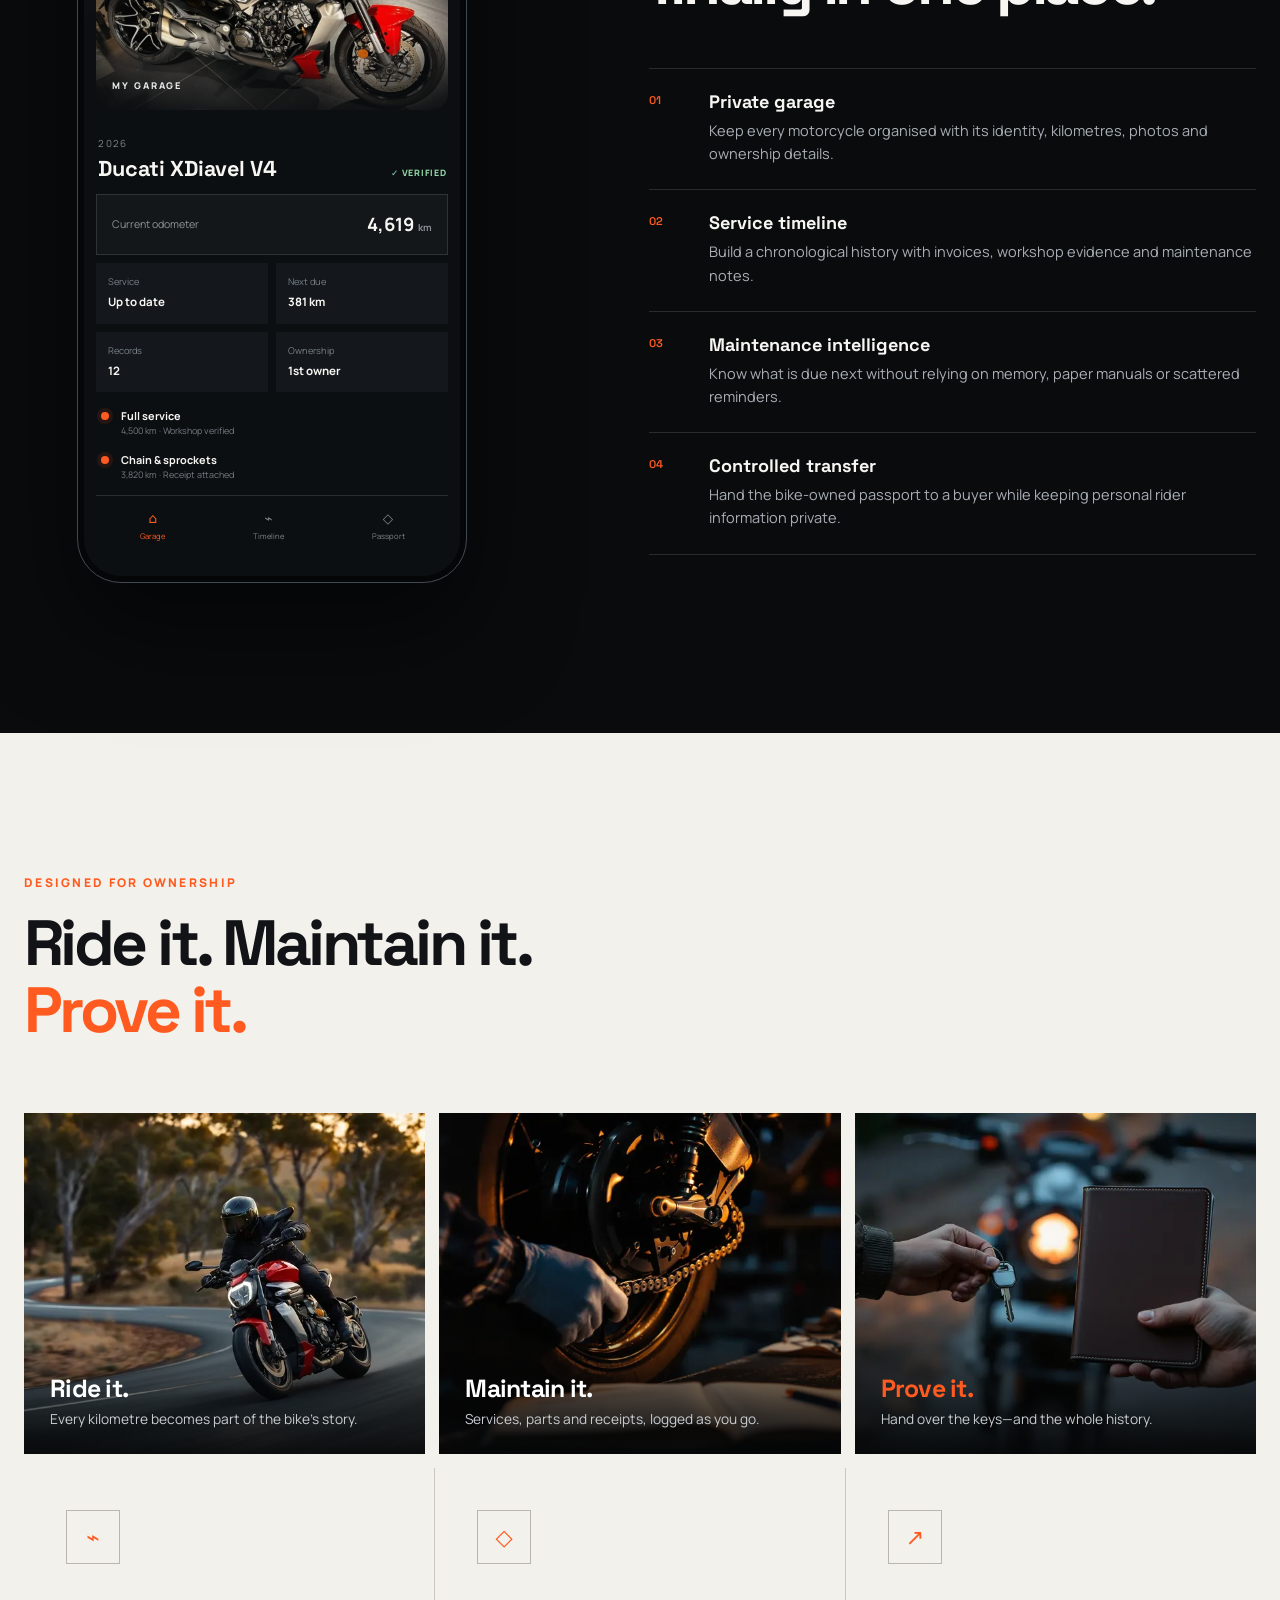
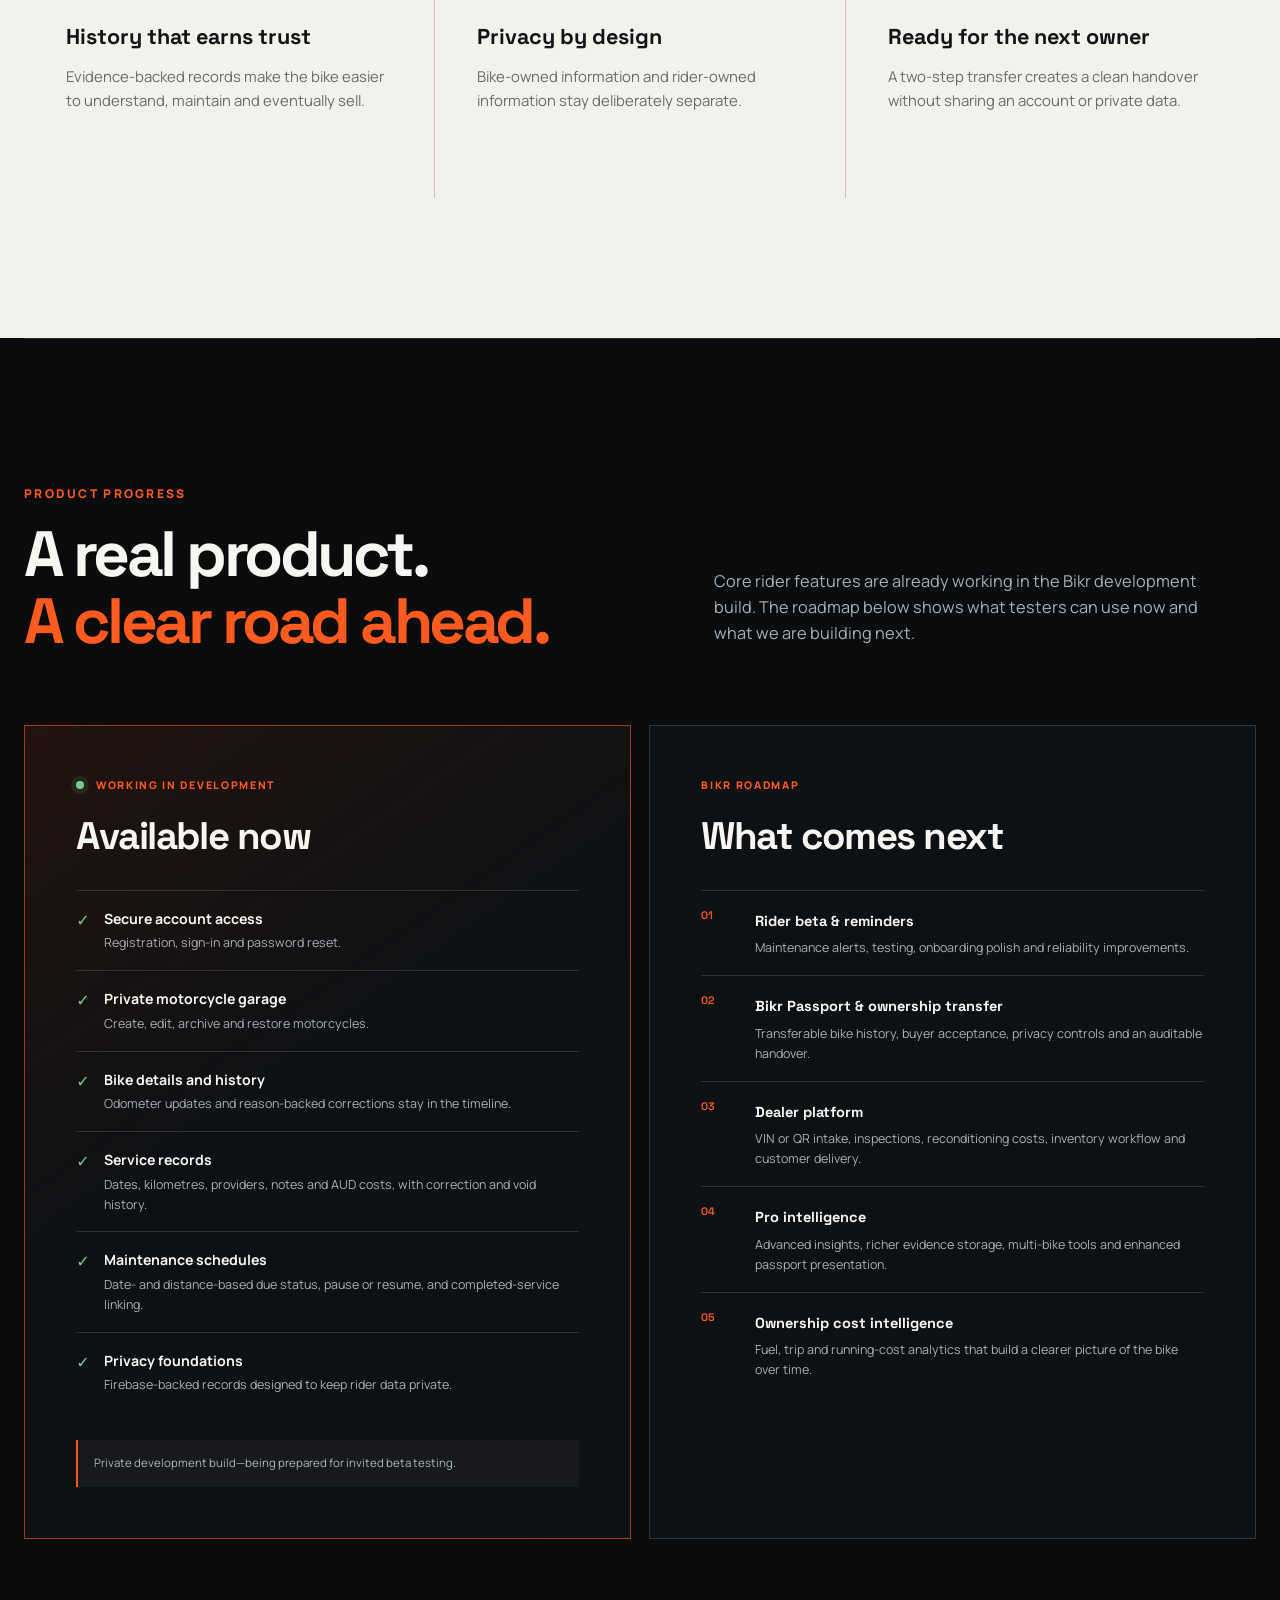
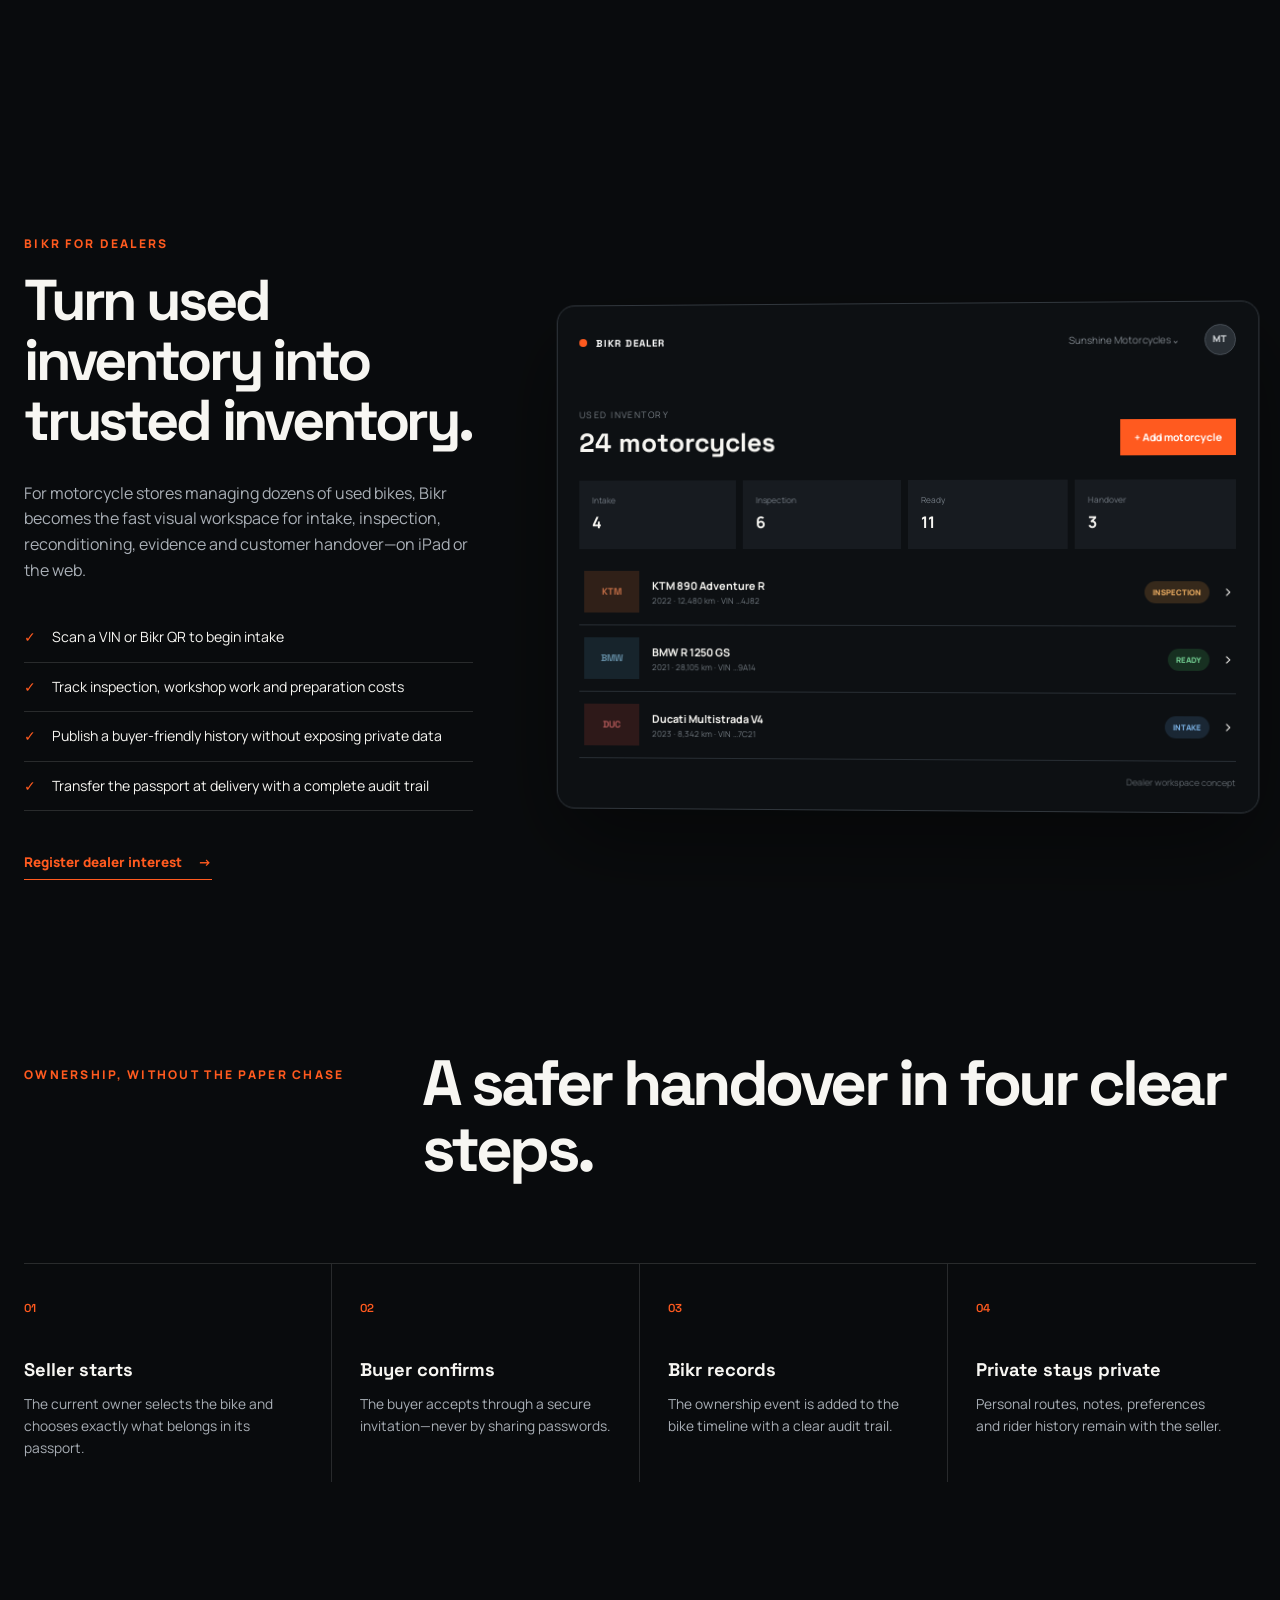
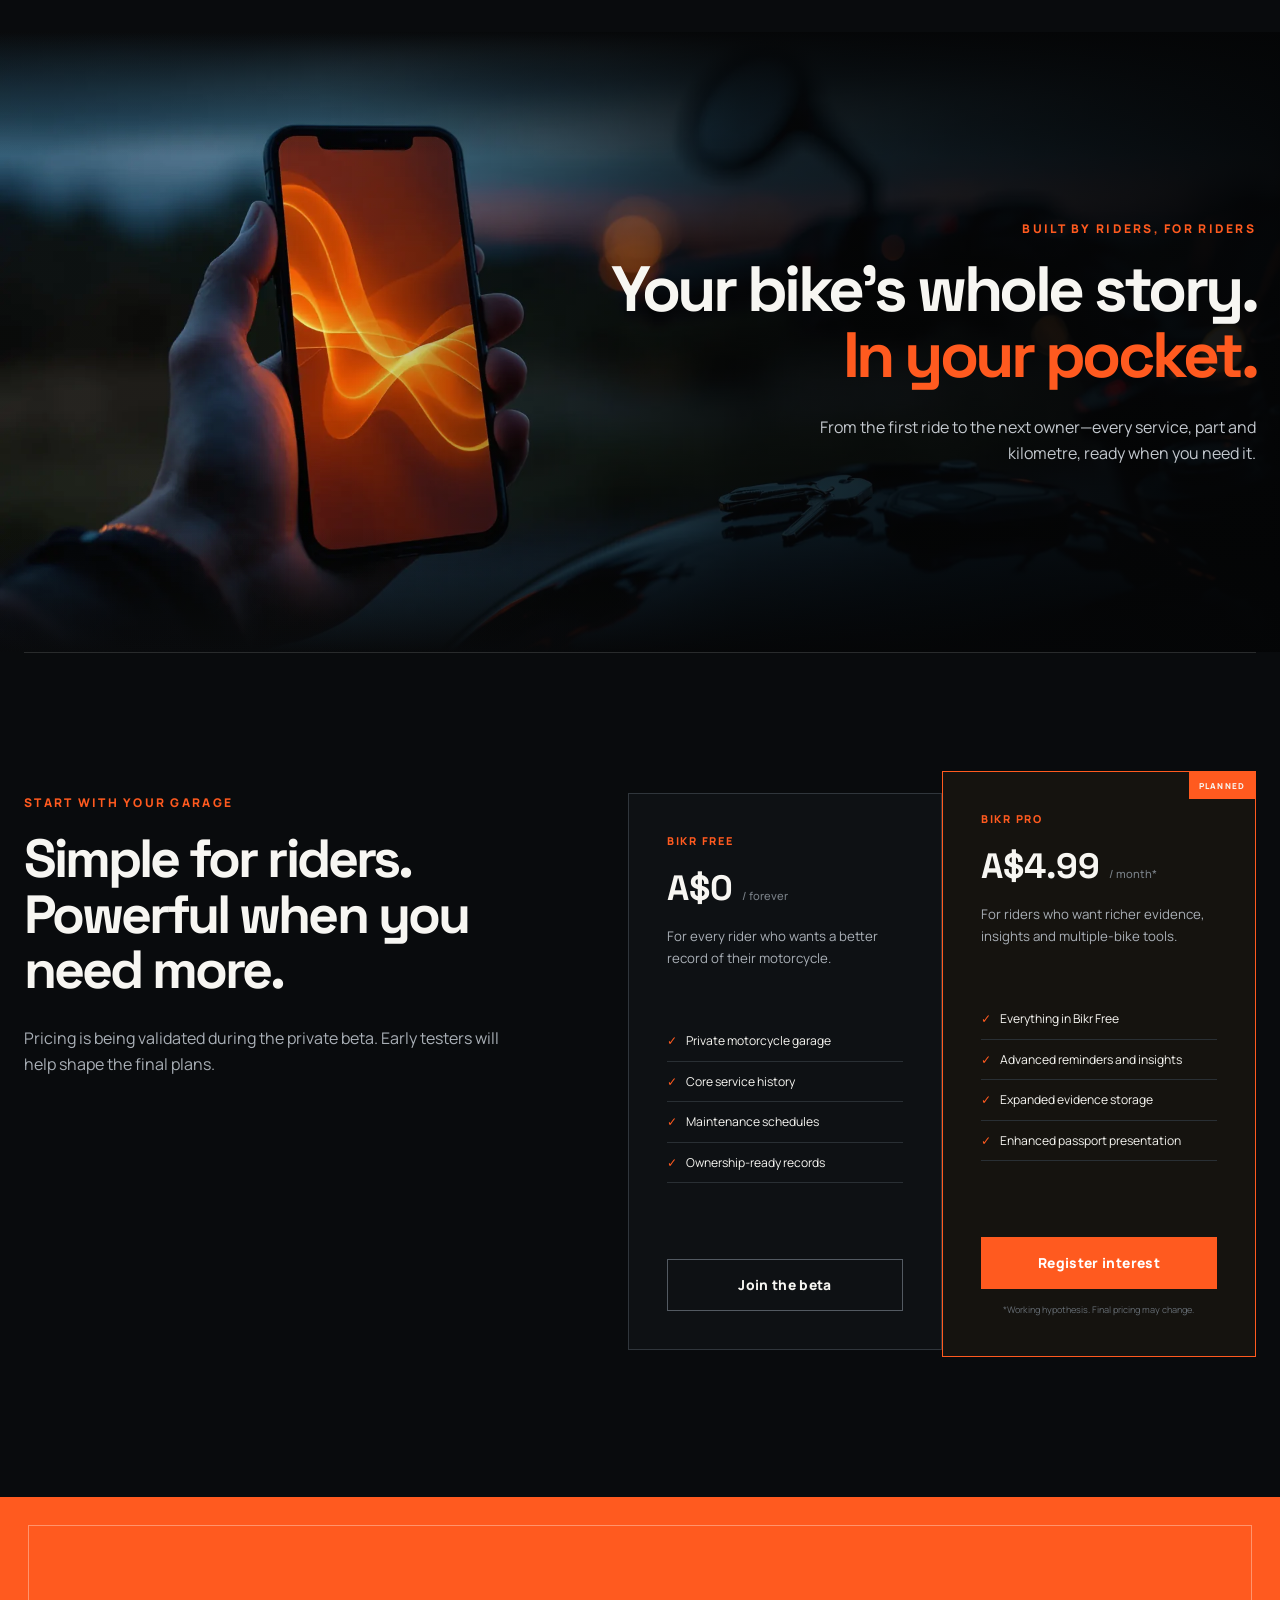
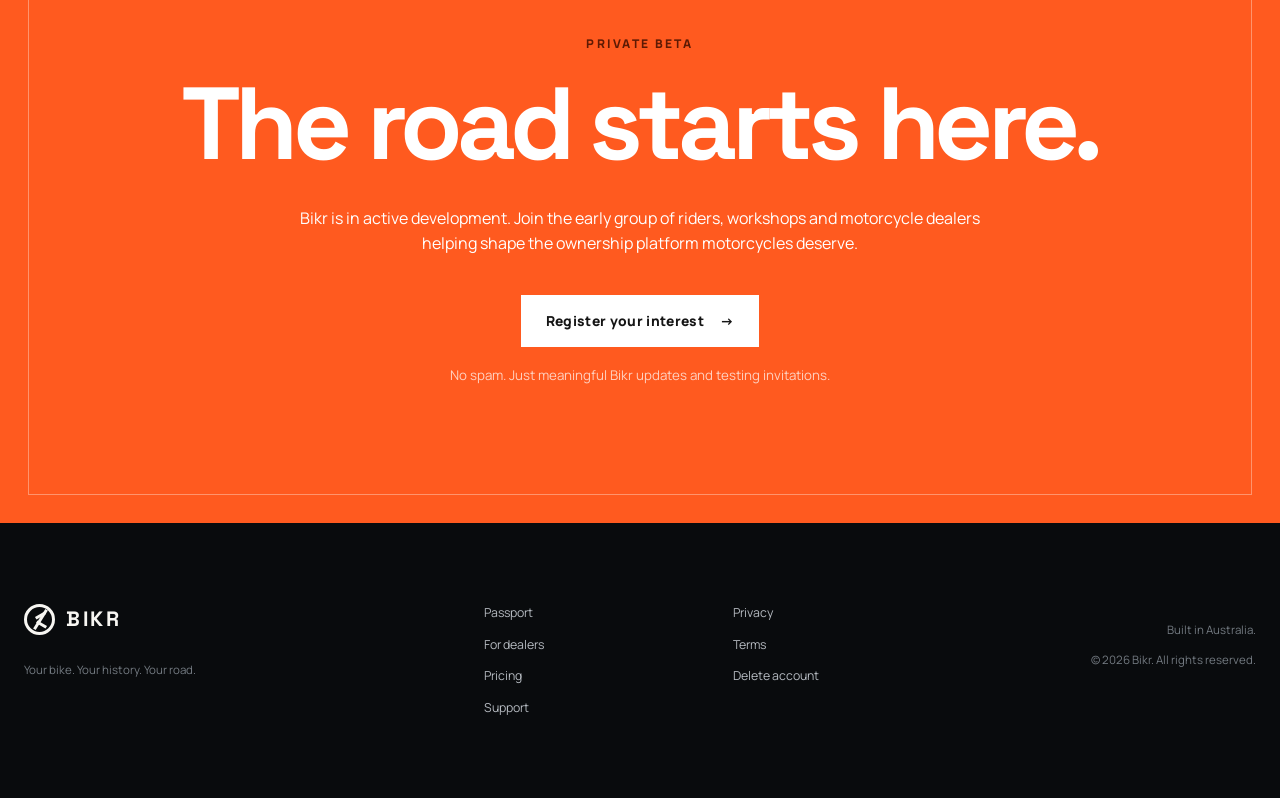
==== commit a65a1eb2: "Homepage: hero video loop, rider photos and real XDiavel V4 in the passport mock-up - Hero: 10 s cin" ====
--- a/index.html
+++ b/index.html
@@ -10,7 +10,7 @@
   <link rel="preconnect" href="https://fonts.googleapis.com">
   <link rel="preconnect" href="https://fonts.gstatic.com" crossorigin>
   <link href="https://fonts.googleapis.com/css2?family=Manrope:wght@400;500;600;700;800&family=Space+Grotesk:wght@500;600;700&display=swap" rel="stylesheet">
-  <link rel="stylesheet" href="styles.css?v=20260926-1">
+  <link rel="stylesheet" href="styles.css?v=20261108-1">
 </head>
 <body>
   <header class="site-header" id="top">
@@ -33,7 +33,11 @@
 
   <main>
     <section class="hero">
-      <div class="hero-image" role="img" aria-label="Adventure motorcycle on a mountain road at sunrise"></div>
+      <div class="hero-image" role="img" aria-label="Adventure motorcycle on a mountain road at sunrise">
+        <video class="hero-video" autoplay muted loop playsinline preload="metadata" poster="assets/bikr-hero.webp" aria-hidden="true">
+          <source src="assets/bikr-hero-loop.mp4" type="video/mp4">
+        </video>
+      </div>
       <div class="hero-shade"></div>
       <div class="hero-content">
         <div class="eyebrow"><span></span> The motorcycle ownership platform</div>
@@ -74,18 +78,18 @@
           <span>MY GARAGE</span>
         </div>
         <div class="bike-title">
-          <div><small>2023</small><h3>Beta 390 RR</h3></div>
-          <span class="verified">OWNER RECORDED</span>
+          <div><small>2026</small><h3>Ducati XDiavel V4</h3></div>
+          <span class="verified">✓ VERIFIED</span>
         </div>
         <div class="odometer"><span>Current odometer</span><strong>4,619 <small>km</small></strong></div>
         <div class="app-grid">
           <div><span>Service</span><strong>Up to date</strong></div>
           <div><span>Next due</span><strong>381 km</strong></div>
           <div><span>Records</span><strong>12</strong></div>
-          <div><span>Ownership</span><strong>2 owners</strong></div>
+          <div><span>Ownership</span><strong>1st owner</strong></div>
         </div>
         <div class="timeline-mini">
-          <p><i></i><span><b>Full service</b><small>4,500 km · Service recorded</small></span></p>
+          <p><i></i><span><b>Full service</b><small>4,500 km · Workshop verified</small></span></p>
           <p><i></i><span><b>Chain & sprockets</b><small>3,820 km · Receipt attached</small></span></p>
         </div>
         <div class="app-tabs"><span>⌂<small>Garage</small></span><span>⌁<small>Timeline</small></span><span>◇<small>Passport</small></span></div>
@@ -108,6 +112,14 @@
         <div>
           <p class="kicker">DESIGNED FOR OWNERSHIP</p>
           <h2>Ride it. Maintain it.<br><em>Prove it.</em></h2>
+        </div>
+        <div class="ride-triptych">
+          <figure><img src="assets/ride-900.webp" srcset="assets/ride-900.webp 900w, assets/ride.webp 1376w" sizes="(max-width: 640px) 100vw, 33vw" alt="Rider on a red Ducati XDiavel V4 leaning into a bend on an Australian hinterland road at golden hour" loading="lazy" style="object-position: 58% 60%">
+            <figcaption><b>Ride it.</b><span>Every kilometre becomes part of the bike's story.</span></figcaption></figure>
+          <figure><img src="assets/maintain-900.webp" srcset="assets/maintain-900.webp 900w, assets/maintain.webp 1920w" sizes="(max-width: 640px) 100vw, 33vw" alt="Gloved hand checking a motorcycle chain next to an open service book" loading="lazy" style="object-position: 40% 50%">
+            <figcaption><b>Maintain it.</b><span>Services, parts and receipts, logged as you go.</span></figcaption></figure>
+          <figure><img src="assets/prove-900.webp" srcset="assets/prove-900.webp 900w, assets/prove.webp 1920w" sizes="(max-width: 640px) 100vw, 33vw" alt="A motorcycle key and service book being handed to a new owner at dusk" loading="lazy" style="object-position: 50% 50%">
+            <figcaption><b>Prove it.</b><span>Hand over the keys&mdash;and the whole history.</span></figcaption></figure>
         </div>
         <div class="feature-cards">
           <article>
@@ -150,7 +162,7 @@
             <li><strong>Maintenance schedules</strong><span>Date- and distance-based due status, pause or resume, and completed-service linking.</span></li>
             <li><strong>Privacy foundations</strong><span>Firebase-backed records designed to keep rider data private.</span></li>
           </ul>
-          <p class="progress-note">Private beta is underway. New Development features require device testing before release.</p>
+          <p class="progress-note">Private development build—being prepared for invited beta testing.</p>
         </article>
 
         <article class="progress-panel roadmap-panel">
@@ -159,9 +171,9 @@
           <ol class="roadmap-list">
             <li><span>01</span><div><strong>Rider beta & reminders</strong><p>Maintenance alerts, testing, onboarding polish and reliability improvements.</p></div></li>
             <li><span>02</span><div><strong>Bikr Passport & ownership transfer</strong><p>Transferable bike history, buyer acceptance, privacy controls and an auditable handover.</p></div></li>
-            <li><span>03</span><div><strong>Launch preparation</strong><p>Store subscriptions, privacy information, account deletion and physical-device acceptance.</p></div></li>
-            <li><span>04</span><div><strong>Future rider tools</strong><p>Automatic maintenance discovery, richer analysis and optional cloud backup are later milestones.</p></div></li>
-            <li><span>05</span><div><strong>Dealer platform — later</strong><p>Planned intake, inspection, inventory and customer-delivery tools after the rider launch.</p></div></li>
+            <li><span>03</span><div><strong>Dealer platform</strong><p>VIN or QR intake, inspections, reconditioning costs, inventory workflow and customer delivery.</p></div></li>
+            <li><span>04</span><div><strong>Pro intelligence</strong><p>Advanced insights, richer evidence storage, multi-bike tools and enhanced passport presentation.</p></div></li>
+            <li><span>05</span><div><strong>Ownership cost intelligence</strong><p>Fuel, trip and running-cost analytics that build a clearer picture of the bike over time.</p></div></li>
           </ol>
         </article>
       </div>
@@ -171,7 +183,7 @@
       <div class="dealer-copy">
         <p class="kicker">BIKR FOR DEALERS</p>
         <h2>Turn used inventory into trusted inventory.</h2>
-        <p>Future concept, not available today: for motorcycle stores managing dozens of used bikes, Bikr is planned to become the fast visual workspace for intake, inspection, reconditioning, evidence and customer handover—on iPad or the web.</p>
+        <p>For motorcycle stores managing dozens of used bikes, Bikr becomes the fast visual workspace for intake, inspection, reconditioning, evidence and customer handover—on iPad or the web.</p>
         <ul class="check-list">
           <li>Scan a VIN or Bikr QR to begin intake</li>
           <li>Track inspection, workshop work and preparation costs</li>
@@ -194,7 +206,7 @@
     <section class="transfer section">
       <div class="transfer-heading">
         <p class="kicker">OWNERSHIP, WITHOUT THE PAPER CHASE</p>
-        <h2>A safer handover in four clear steps.</h2><p>Private handover is implemented in Development. Two-account device acceptance is still required before public release. Review selected documents for personal information before sharing.</p>
+        <h2>A safer handover in four clear steps.</h2>
       </div>
       <ol class="transfer-steps">
         <li><span>01</span><h3>Seller starts</h3><p>The current owner selects the bike and chooses exactly what belongs in its passport.</p></li>
@@ -204,29 +216,36 @@
       </ol>
     </section>
 
+    <section class="photo-band" aria-label="The Bikr passport on a phone next to a motorcycle">
+      <div class="photo-band-inner section">
+        <p class="kicker">BUILT BY RIDERS, FOR RIDERS</p>
+        <h2>Your bike's whole story.<br><em>In your pocket.</em></h2>
+        <p>From the first ride to the next owner&mdash;every service, part and kilometre, ready when you need it.</p>
+      </div>
+    </section>
+
     <section class="pricing section" id="pricing">
       <div class="pricing-heading">
         <p class="kicker">START WITH YOUR GARAGE</p>
         <h2>Simple for riders.<br>Powerful when you need more.</h2>
-        <p>Planned launch pricing is shown below. Subscriptions are not yet available; existing invited testers retain free multi-bike access during testing.</p>
+        <p>Pricing is being validated during the private beta. Early testers will help shape the final plans.</p>
       </div>
       <div class="plans">
         <article>
           <p class="plan-name">BIKR FREE</p>
-          <h3>A$0 <small>/ one active bike</small></h3>
+          <h3>A$0 <small>/ forever</small></h3>
           <p>For every rider who wants a better record of their motorcycle.</p>
-          <ul><li>One active motorcycle</li><li>Core service history</li><li>Maintenance schedules</li><li>Ownership-ready records</li></ul>
+          <ul><li>Private motorcycle garage</li><li>Core service history</li><li>Maintenance schedules</li><li>Ownership-ready records</li></ul>
           <a class="button button-outline" href="#beta">Join the beta</a>
         </article>
         <article class="pro-plan">
           <span class="recommended">PLANNED</span>
           <p class="plan-name">BIKR PRO</p>
-          <h3>A$4 <small>/ month*</small></h3>
-          <p><strong>Or A$39 per year*</strong></p>
-          <p>For riders who want to manage multiple motorcycles.</p>
-          <ul><li>Everything in Bikr Free</li><li>Multiple active motorcycles</li><li>Service records for each bike</li><li>Maintenance schedules for each bike</li></ul>
+          <h3>A$4.99 <small>/ month*</small></h3>
+          <p>For riders who want richer evidence, insights and multiple-bike tools.</p>
+          <ul><li>Everything in Bikr Free</li><li>Advanced reminders and insights</li><li>Expanded evidence storage</li><li>Enhanced passport presentation</li></ul>
           <a class="button" href="#beta">Register interest</a>
-          <small class="price-note">*Planned Australian prices. Your app store will show the final price and renewal terms before purchase. Cloud-file backup is not included at launch.</small>
+          <small class="price-note">*Working hypothesis. Final pricing may change.</small>
         </article>
       </div>
     </section>
--- a/styles.css
+++ b/styles.css
@@ -284,3 +284,39 @@
   html { scroll-behavior: auto; }
   *, *::before, *::after { transition-duration: .01ms !important; }
 }
+
+/* ---- Photo + video update (8 Nov 2026) ---- */
+.hero-video { position: absolute; inset: 0; width: 100%; height: 100%; object-fit: cover; object-position: 63% center; }
+.ride-triptych { display: grid; grid-template-columns: repeat(3, 1fr); gap: 14px; margin-top: 70px; }
+.ride-triptych figure { position: relative; margin: 0; aspect-ratio: 4 / 3.4; overflow: hidden; background: #111; }
+.ride-triptych img { width: 100%; height: 100%; object-fit: cover; display: block; transition: transform 1.2s cubic-bezier(.2,.7,.2,1); }
+.ride-triptych figure:hover img { transform: scale(1.05); }
+.ride-triptych figcaption { position: absolute; inset: auto 0 0; padding: 70px 26px 24px; background: linear-gradient(0deg, rgba(5,6,7,.92), rgba(5,6,7,0)); color: #fff; }
+.ride-triptych figcaption b { display: block; font: 700 1.55rem "Space Grotesk", sans-serif; letter-spacing: -.03em; }
+.ride-triptych figure:last-child figcaption b { color: var(--orange); }
+.ride-triptych figcaption span { display: block; margin-top: 4px; color: #c9cdd2; font-size: .86rem; }
+.ride-triptych + .feature-cards { margin-top: 14px; }
+.bike-photo { background: linear-gradient(0deg, rgba(9,11,13,.85) 0%, rgba(9,11,13,0) 40%), url("assets/xdiavel.webp") 50% 50% / cover; }
+.bike-photo::after, .bike-line { display: none; }
+.bike-photo span { color: #e6e8ea; }
+.photo-band { position: relative; min-height: 620px; display: flex; align-items: center; background: url("assets/pocket.webp") 30% center / cover; }
+.photo-band::before { content: ""; position: absolute; inset: 0; background: linear-gradient(270deg, rgba(4,5,6,.95) 0%, rgba(4,5,6,.75) 42%, rgba(4,5,6,.05) 75%), linear-gradient(0deg, #090b0d 0%, transparent 20%), linear-gradient(180deg, #090b0d 0%, transparent 20%); }
+.photo-band-inner { position: relative; z-index: 1; display: flex; flex-direction: column; align-items: flex-end; text-align: right; }
+.photo-band h2 { max-width: 700px; }
+.photo-band-inner > p:last-child { max-width: 460px; margin: 26px 0 0; color: #c3c8ce; }
+@media (max-width: 920px) {
+  .ride-triptych { grid-template-columns: 1fr 1fr 1fr; gap: 8px; }
+  .ride-triptych figcaption { padding: 50px 14px 14px; }
+  .ride-triptych figcaption b { font-size: 1.1rem; }
+  .ride-triptych figcaption span { display: none; }
+}
+@media (max-width: 640px) {
+  .hero-video { object-position: 67% center; }
+  .ride-triptych { grid-template-columns: 1fr; gap: 10px; margin-top: 46px; }
+  .ride-triptych figure { aspect-ratio: 16 / 10; }
+  .ride-triptych figcaption span { display: block; }
+  .photo-band { min-height: 560px; align-items: flex-end; padding-bottom: 60px; background-position: 22% center; }
+  .photo-band::before { background: linear-gradient(0deg, rgba(4,5,6,.96) 10%, rgba(4,5,6,.3) 70%), linear-gradient(180deg, #090b0d 0%, transparent 20%); }
+  .photo-band-inner { align-items: flex-start; text-align: left; }
+  }
+@media (prefers-reduced-motion: reduce) { .hero-video { display: none; } .ride-triptych img { transition: none; } }
